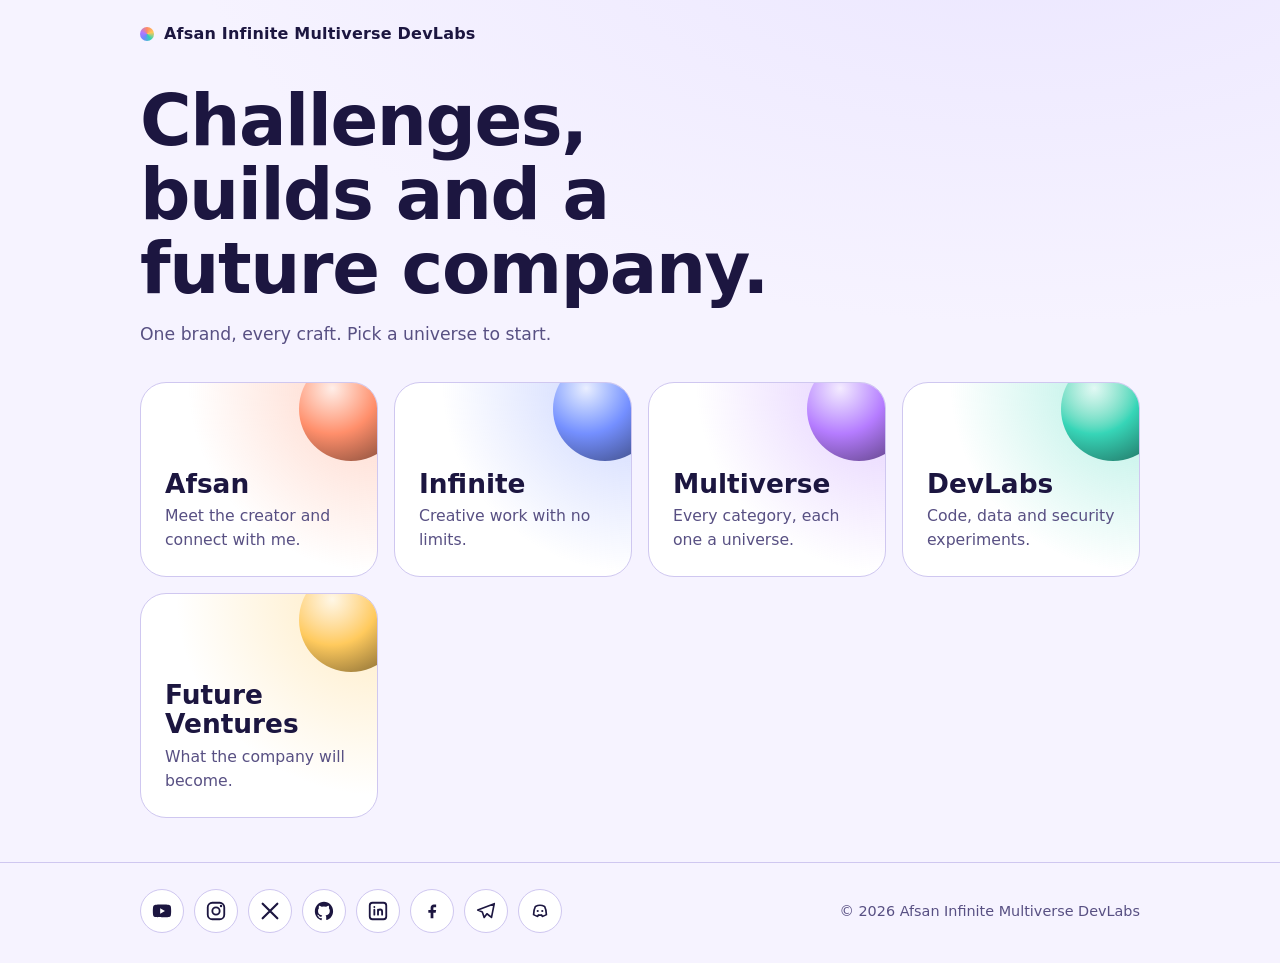
==== index.html @ 1b2b95e9 "Add files via upload" ====
<!DOCTYPE html>
<html lang="en">
<head>
<meta charset="utf-8">
<meta name="viewport" content="width=device-width, initial-scale=1, viewport-fit=cover">
<title>Afsan Infinite Multiverse DevLabs</title>
<meta name="description" content="Challenge videos, projects and future ventures from Afsan Infinite Multiverse DevLabs: app dev, web dev, game dev, AI, 3D, VFX, design and more.">
<meta name="theme-color" content="#15112b">
<style>
:root{--bg:#15112b;--bg2:#1f1940;--ink:#f3efff;--mute:#b3aad6;--line:#3a3166;--card:#1d1740}
@media (prefers-color-scheme:light){:root{--bg:#f6f3ff;--bg2:#ebe6ff;--ink:#1c1640;--mute:#585083;--line:#cfc7f0;--card:#fff}}
*{box-sizing:border-box}
html{scroll-behavior:smooth}
body{margin:0;min-height:100vh;display:flex;flex-direction:column;background:radial-gradient(1200px 600px at 80% -10%,var(--bg2),transparent 70%),var(--bg);color:var(--ink);font:16px/1.55 "Avenir Next","Segoe UI",system-ui,sans-serif;padding:env(safe-area-inset-top) 0 env(safe-area-inset-bottom)}
a{color:inherit;text-decoration:none}
:focus-visible{outline:3px solid var(--ink);outline-offset:3px;border-radius:12px}
.wrap{width:100%;max-width:1040px;margin:0 auto;padding:0 20px}
header .wrap{padding-top:22px;font-weight:700;letter-spacing:.2px}
header a{display:inline-flex;align-items:center;gap:10px}
.dot{width:14px;height:14px;border-radius:50%;background:conic-gradient(#ff8a65,#ffc857,#2fd4b5,#6f8bff,#b277ff,#ff8a65)}
main{flex:1}
h1{font-size:clamp(2.2rem,8vw,4.4rem);line-height:1.05;margin:36px 0 14px;font-weight:800;letter-spacing:-.02em;max-width:14ch}
.lead{color:var(--mute);max-width:46ch;margin:0 0 34px;font-size:1.08rem}
.grid{display:grid;gap:16px;grid-template-columns:repeat(auto-fit,minmax(230px,1fr))}
.card{--c:#888;position:relative;display:block;overflow:hidden;padding:24px;min-height:190px;border:1px solid var(--line);border-radius:26px;background:radial-gradient(circle at 100% 0,color-mix(in srgb,var(--c) 38%,transparent),transparent 62%),var(--card);transition:transform .18s,border-color .18s}
.card:hover{transform:translateY(-4px);border-color:var(--c)}
.planet{position:absolute;right:-26px;top:-26px;width:104px;height:104px;border-radius:50%;background:radial-gradient(circle at 32% 30%,#fff8,var(--c) 45%,color-mix(in srgb,var(--c) 40%,#000) 100%);opacity:.95}
.card h2{margin:62px 0 6px;font-size:1.65rem;line-height:1.1}
.card p{margin:0;color:var(--mute);font-size:.98rem}
.back{display:inline-block;margin:30px 0 4px;padding:8px 14px;border:1px solid var(--line);border-radius:999px;color:var(--mute);font-size:.95rem}
.back:hover{color:var(--ink)}
.page h1{max-width:none;margin:14px 0 10px}
.tiles{display:grid;gap:12px;grid-template-columns:repeat(auto-fill,minmax(200px,1fr));padding-bottom:40px}
.tile{--c:#888;display:flex;gap:12px;align-items:center;padding:16px;border:1px solid var(--line);border-left:5px solid var(--c);border-radius:16px;background:var(--card)}
a.tile:hover{border-color:var(--c)}
.tile b{display:block;line-height:1.25}
.tile small{display:block;color:var(--mute);line-height:1.35;margin-top:2px}
.tile svg{flex:none;width:30px;height:30px;color:var(--c)}
.emoji{flex:none;font-size:1.6rem;width:30px;text-align:center}
footer{border-top:1px solid var(--line);margin-top:24px;padding:26px 0 30px}
footer .wrap{display:flex;flex-wrap:wrap;gap:16px;align-items:center;justify-content:space-between}
.soc{display:flex;flex-wrap:wrap;gap:10px}
.soc a{display:grid;place-items:center;width:44px;height:44px;border-radius:50%;border:1px solid var(--line);background:var(--card)}
.soc a:hover{border-color:var(--ink)}
.soc svg{width:22px;height:22px}
.copy{color:var(--mute);font-size:.9rem}
@media (prefers-reduced-motion:reduce){*{transition:none!important;scroll-behavior:auto!important}}
</style>
</head>
<body>
<header><div class="wrap"><a href="#/"><span class="dot"></span>Afsan Infinite Multiverse DevLabs</a></div></header>
<main><div class="wrap" id="app"></div></main>
<footer><div class="wrap"><div class="soc" id="soc"></div><div class="copy" id="copy"></div></div></footer>
<noscript><p style="padding:20px">Please turn on JavaScript to see this site.</p></noscript>

<script>
/* =====================================================
   EDIT ONLY THIS PART. Everything below it runs by itself.
   - Add a card: copy one { ... } block inside "cards" and change it.
   - Remove a card: delete its { ... } block.
   - Add a category or plan: add a line like { name: "My Item" } to "items".
   - Add a link to an item: { name: "My Item", url: "https://..." }
   ===================================================== */
const SITE = {
  name: "Afsan Infinite Multiverse DevLabs",
  copyright: "Afsan Infinite Multiverse DevLabs",

  // Footer icons and the Afsan page. icon can be:
  // youtube, instagram, x, github, linkedin, facebook, telegram, discord, link
  socials: [
    { name: "YouTube",   url: "https://youtube.com/@YOUR_CHANNEL",      icon: "youtube" },
    { name: "Instagram", url: "https://instagram.com/YOUR_ID",          icon: "instagram" },
    { name: "X",         url: "https://x.com/YOUR_ID",                  icon: "x" },
    { name: "GitHub",    url: "https://github.com/YOUR_ID",             icon: "github" },
    { name: "LinkedIn",  url: "https://linkedin.com/in/YOUR_ID",        icon: "linkedin" },
    { name: "Facebook",  url: "https://facebook.com/YOUR_ID",           icon: "facebook" },
    { name: "Telegram",  url: "https://t.me/YOUR_ID",                   icon: "telegram" },
    { name: "Discord",   url: "https://discord.gg/YOUR_INVITE",         icon: "discord" }
  ],

  heroTitle: "Challenges, builds and a future company.",
  heroText: "One brand, every craft. Pick a universe to start.",

  cards: [
    { id: "afsan", title: "Afsan", color: "#ff8a65",
      tagline: "Meet the creator and connect with me.",
      show: "socials" },

    { id: "infinite", title: "Infinite", color: "#6f8bff",
      tagline: "Creative work with no limits.",
      items: [
        { name: "3D Animation",    emoji: "🎬" },
        { name: "3D Modeling",     emoji: "🧊" },
        { name: "VFX / CGI",       emoji: "💥" },
        { name: "Motion Graphics", emoji: "🌀" },
        { name: "Graphic Design",  emoji: "🎨" },
        { name: "Video Editing",   emoji: "✂️" },
        { name: "2D Animation",    emoji: "🖍️" },
        { name: "Digital Art",     emoji: "🖌️" },
        { name: "Drawing & Sketching", emoji: "✏️" }
      ] },

    { id: "multiverse", title: "Multiverse", color: "#b277ff",
      tagline: "Every category, each one a universe.",
      merge: ["infinite", "devlabs"],   // pulls items from these cards
      suffix: " Universe" },

    { id: "devlabs", title: "DevLabs", color: "#2fd4b5",
      tagline: "Code, data and security experiments.",
      items: [
        { name: "App Dev",            emoji: "📱" },
        { name: "Web Dev",            emoji: "🌐" },
        { name: "Game Dev",           emoji: "🎮" },
        { name: "Software Dev",       emoji: "💻" },
        { name: "Coding / Programming", emoji: "⌨️" },
        { name: "Data Science",       emoji: "📊" },
        { name: "AI / ML",            emoji: "🤖" },
        { name: "Ethical Hacking",    emoji: "🕵️" },
        { name: "Cyber Security",     emoji: "🔐" }
      ] },

    { id: "future", title: "Future Ventures", color: "#ffc857",
      tagline: "What the company will become.",
      items: [
        // Sample plans. Replace them with your real ones.
        { name: "Game Studio",      desc: "Sample plan. Edit me.", emoji: "🕹️" },
        { name: "Animation House",  desc: "Sample plan. Edit me.", emoji: "🎞️" },
        { name: "Learning Academy", desc: "Sample plan. Edit me.", emoji: "🎓" },
        { name: "Software Products", desc: "Sample plan. Edit me.", emoji: "🚀" }
      ] }
  ]
};
/* ================= END OF EDIT AREA ================= */

const I = {
  youtube:'<path fill="currentColor" d="M21.6 7.2a2.5 2.5 0 0 0-1.8-1.8C18.2 5 12 5 12 5s-6.2 0-7.8.4A2.5 2.5 0 0 0 2.4 7.2C2 8.8 2 12 2 12s0 3.2.4 4.8a2.5 2.5 0 0 0 1.8 1.8C5.8 19 12 19 12 19s6.2 0 7.8-.4a2.5 2.5 0 0 0 1.8-1.8c.4-1.6.4-4.8.4-4.8s0-3.2-.4-4.8zM10 15V9l5.2 3z"/>',
  instagram:'<g fill="none" stroke="currentColor" stroke-width="2"><rect x="3" y="3" width="18" height="18" rx="5"/><circle cx="12" cy="12" r="4"/></g><circle cx="17.5" cy="6.5" r="1.3" fill="currentColor"/>',
  x:'<path d="M4 4l16 16M20 4L4 20" stroke="currentColor" stroke-width="2.4" stroke-linecap="round" fill="none"/>',
  github:'<path fill="currentColor" d="M12 2C6.5 2 2 6.6 2 12.3c0 4.5 2.9 8.4 6.8 9.7.5.1.7-.2.7-.5v-1.8c-2.8.6-3.4-1.4-3.4-1.4-.5-1.2-1.1-1.5-1.1-1.5-.9-.6.1-.6.1-.6 1 .1 1.5 1 1.5 1 .9 1.6 2.4 1.1 2.9.9.1-.7.4-1.1.6-1.4-2.2-.3-4.6-1.1-4.6-5 0-1.1.4-2 1-2.7-.1-.3-.4-1.3.1-2.7 0 0 .8-.3 2.8 1a9.4 9.4 0 0 1 5 0c1.9-1.3 2.8-1 2.8-1 .5 1.4.2 2.4.1 2.7.6.7 1 1.6 1 2.7 0 3.9-2.4 4.7-4.6 5 .4.3.7.9.7 1.9v2.8c0 .3.2.6.7.5 4-1.3 6.8-5.2 6.8-9.7C22 6.6 17.5 2 12 2z"/>',
  linkedin:'<g fill="none" stroke="currentColor" stroke-width="2" stroke-linecap="round"><rect x="3" y="3" width="18" height="18" rx="3"/><path d="M8 10.5V16M8 7.6v.01M12 16v-5.5M12 12.8c0-1.5 1-2.4 2.3-2.4s2.2.9 2.2 2.4V16"/></g>',
  facebook:'<path fill="currentColor" d="M14 8h2.5V5H14c-2 0-3.5 1.5-3.5 3.5V11H8v3h2.5v6h3v-6H16l.5-3h-3V8.8c0-.5.2-.8.5-.8z"/>',
  telegram:'<path d="M21 4L3 11l5 2 2 6 3-4 5 4z" fill="none" stroke="currentColor" stroke-width="1.8" stroke-linejoin="round"/>',
  discord:'<path d="M7 7c3-1.5 7-1.5 10 0 1.5 3 2 6 2 9-1.5 1-3 1.5-4.5 1.8l-.8-1.5c-1 .3-2 .3-3.4 0l-.8 1.5C8 17.5 6.5 17 5 16c0-3 .5-6 2-9z" fill="none" stroke="currentColor" stroke-width="1.8" stroke-linejoin="round"/><circle cx="9.5" cy="12" r="1.2" fill="currentColor"/><circle cx="14.5" cy="12" r="1.2" fill="currentColor"/>',
  link:'<path d="M10 14a4 4 0 0 0 5.7 0l3-3a4 4 0 0 0-5.7-5.7l-1 1M14 10a4 4 0 0 0-5.7 0l-3 3a4 4 0 0 0 5.7 5.7l1-1" fill="none" stroke="currentColor" stroke-width="2" stroke-linecap="round"/>'
};
const svg = n => `<svg viewBox="0 0 24 24" aria-hidden="true">${I[n] || I.link}</svg>`;
const esc = s => String(s == null ? "" : s).replace(/[&<>"]/g, c => ({"&":"&amp;","<":"&lt;",">":"&gt;",'"':"&quot;"}[c]));
const app = document.getElementById("app");

function itemsOf(card) {
  if (card.merge) {
    return card.merge.flatMap(id => {
      const src = SITE.cards.find(c => c.id === id);
      return src && src.items ? src.items : [];
    }).map(it => ({ ...it, name: it.name + (card.suffix || "") }));
  }
  return (card.items || []).map(it => ({ ...it, name: it.name + (card.suffix || "") }));
}

function home() {
  document.title = SITE.name;
  app.innerHTML = `<h1>${esc(SITE.heroTitle)}</h1><p class="lead">${esc(SITE.heroText)}</p>
  <div class="grid" style="padding-bottom:20px">${SITE.cards.map(c => `
    <a class="card" href="#/${esc(c.id)}" style="--c:${esc(c.color)}">
      <span class="planet"></span><h2>${esc(c.title)}</h2><p>${esc(c.tagline)}</p>
    </a>`).join("")}</div>`;
}

function page(c) {
  document.title = c.title + " | " + SITE.name;
  let tiles;
  if (c.show === "socials") {
    tiles = SITE.socials.map(s => `<a class="tile" style="--c:${esc(c.color)}" href="${esc(s.url)}" target="_blank" rel="noopener">${svg(s.icon)}<span><b>${esc(s.name)}</b><small>Open ${esc(s.name)}</small></span></a>`).join("");
  } else {
    tiles = itemsOf(c).map(it => {
      const inner = `${it.emoji ? `<span class="emoji" aria-hidden="true">${esc(it.emoji)}</span>` : ""}<span><b>${esc(it.name)}</b>${it.desc ? `<small>${esc(it.desc)}</small>` : ""}</span>`;
      return it.url ? `<a class="tile" style="--c:${esc(c.color)}" href="${esc(it.url)}" target="_blank" rel="noopener">${inner}</a>`
                    : `<div class="tile" style="--c:${esc(c.color)}">${inner}</div>`;
    }).join("");
  }
  app.innerHTML = `<a class="back" href="#/">Back to home</a><div class="page"><h1>${esc(c.title)}</h1><p class="lead">${esc(c.tagline)}</p><div class="tiles">${tiles}</div></div>`;
}

function route() {
  const id = decodeURIComponent(location.hash.replace(/^#\/?/, ""));
  const c = SITE.cards.find(x => x.id === id);
  c ? page(c) : home();
  window.scrollTo(0, 0);
}

document.getElementById("soc").innerHTML = SITE.socials.map(s =>
  `<a href="${esc(s.url)}" target="_blank" rel="noopener" aria-label="${esc(s.name)}" title="${esc(s.name)}">${svg(s.icon)}</a>`).join("");
document.getElementById("copy").textContent = "© " + new Date().getFullYear() + " " + SITE.copyright;
addEventListener("hashchange", route);
route();
</script>
</body>
</html>
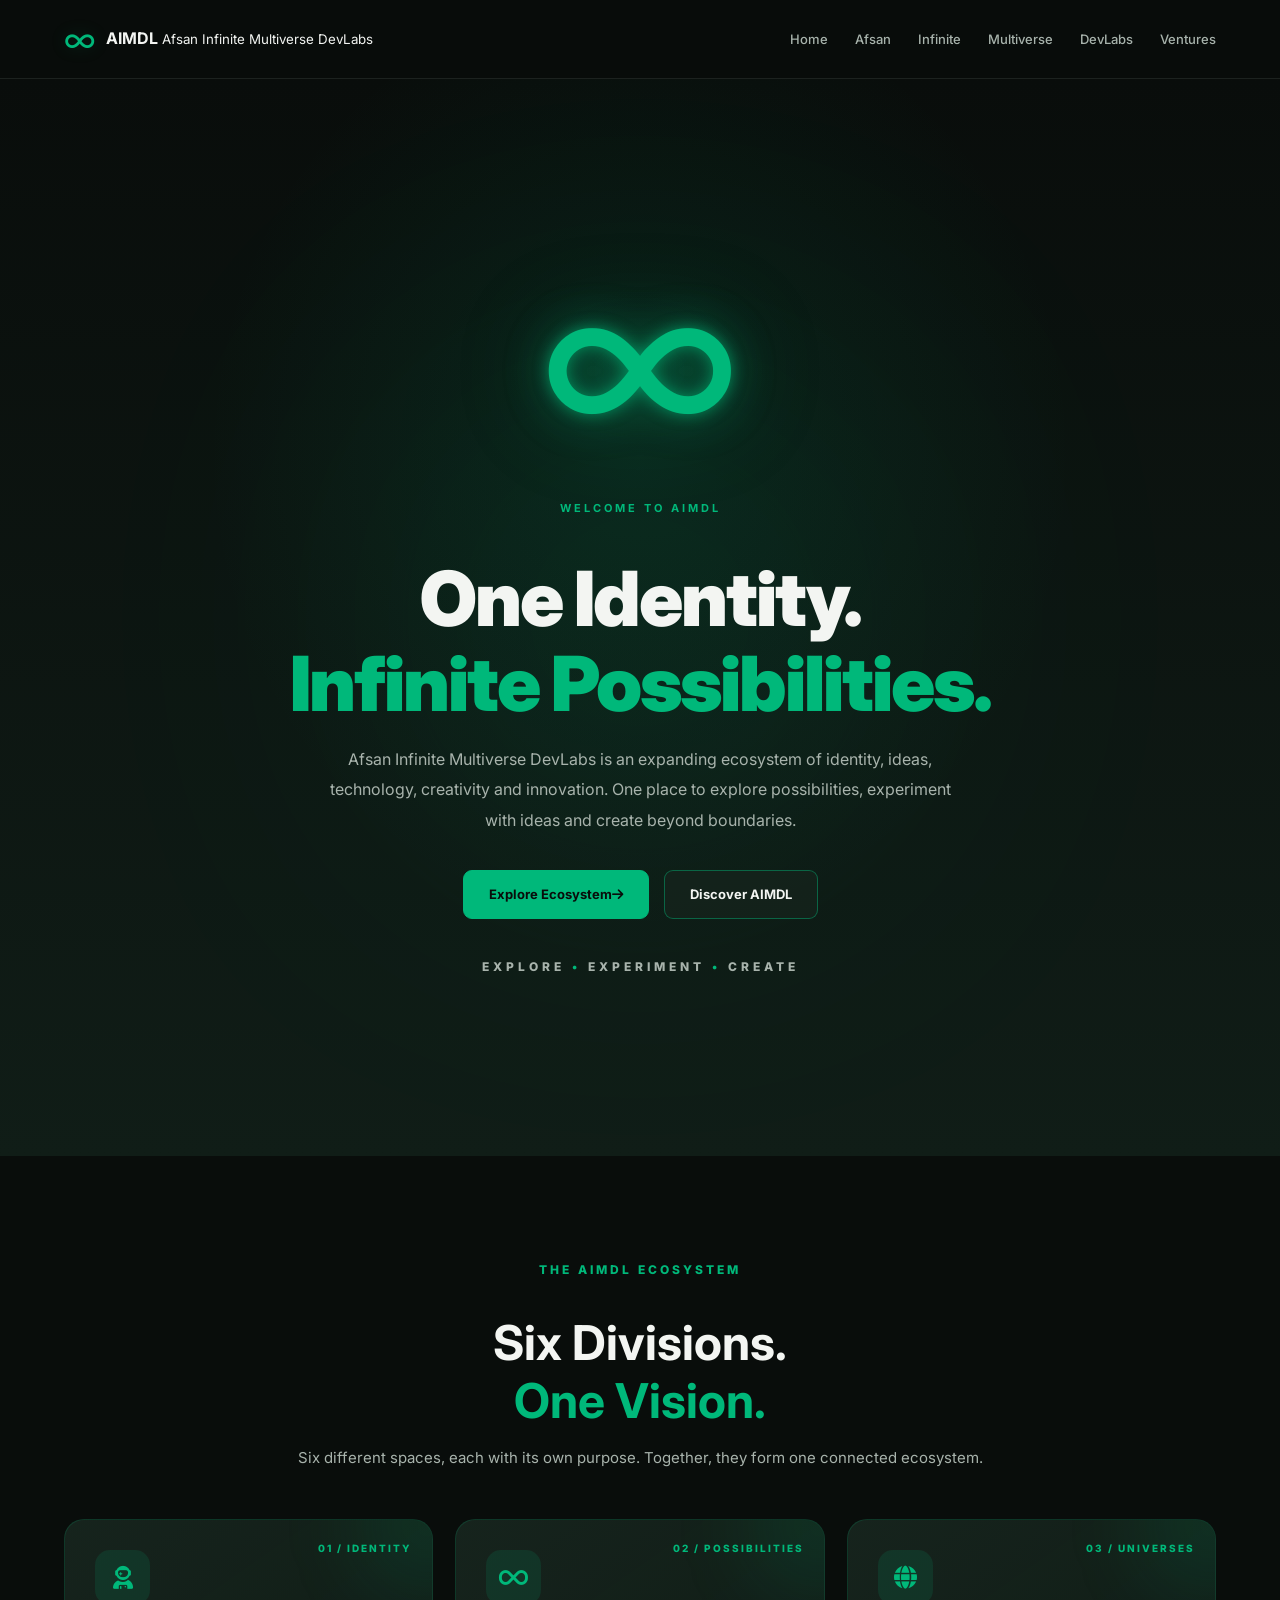
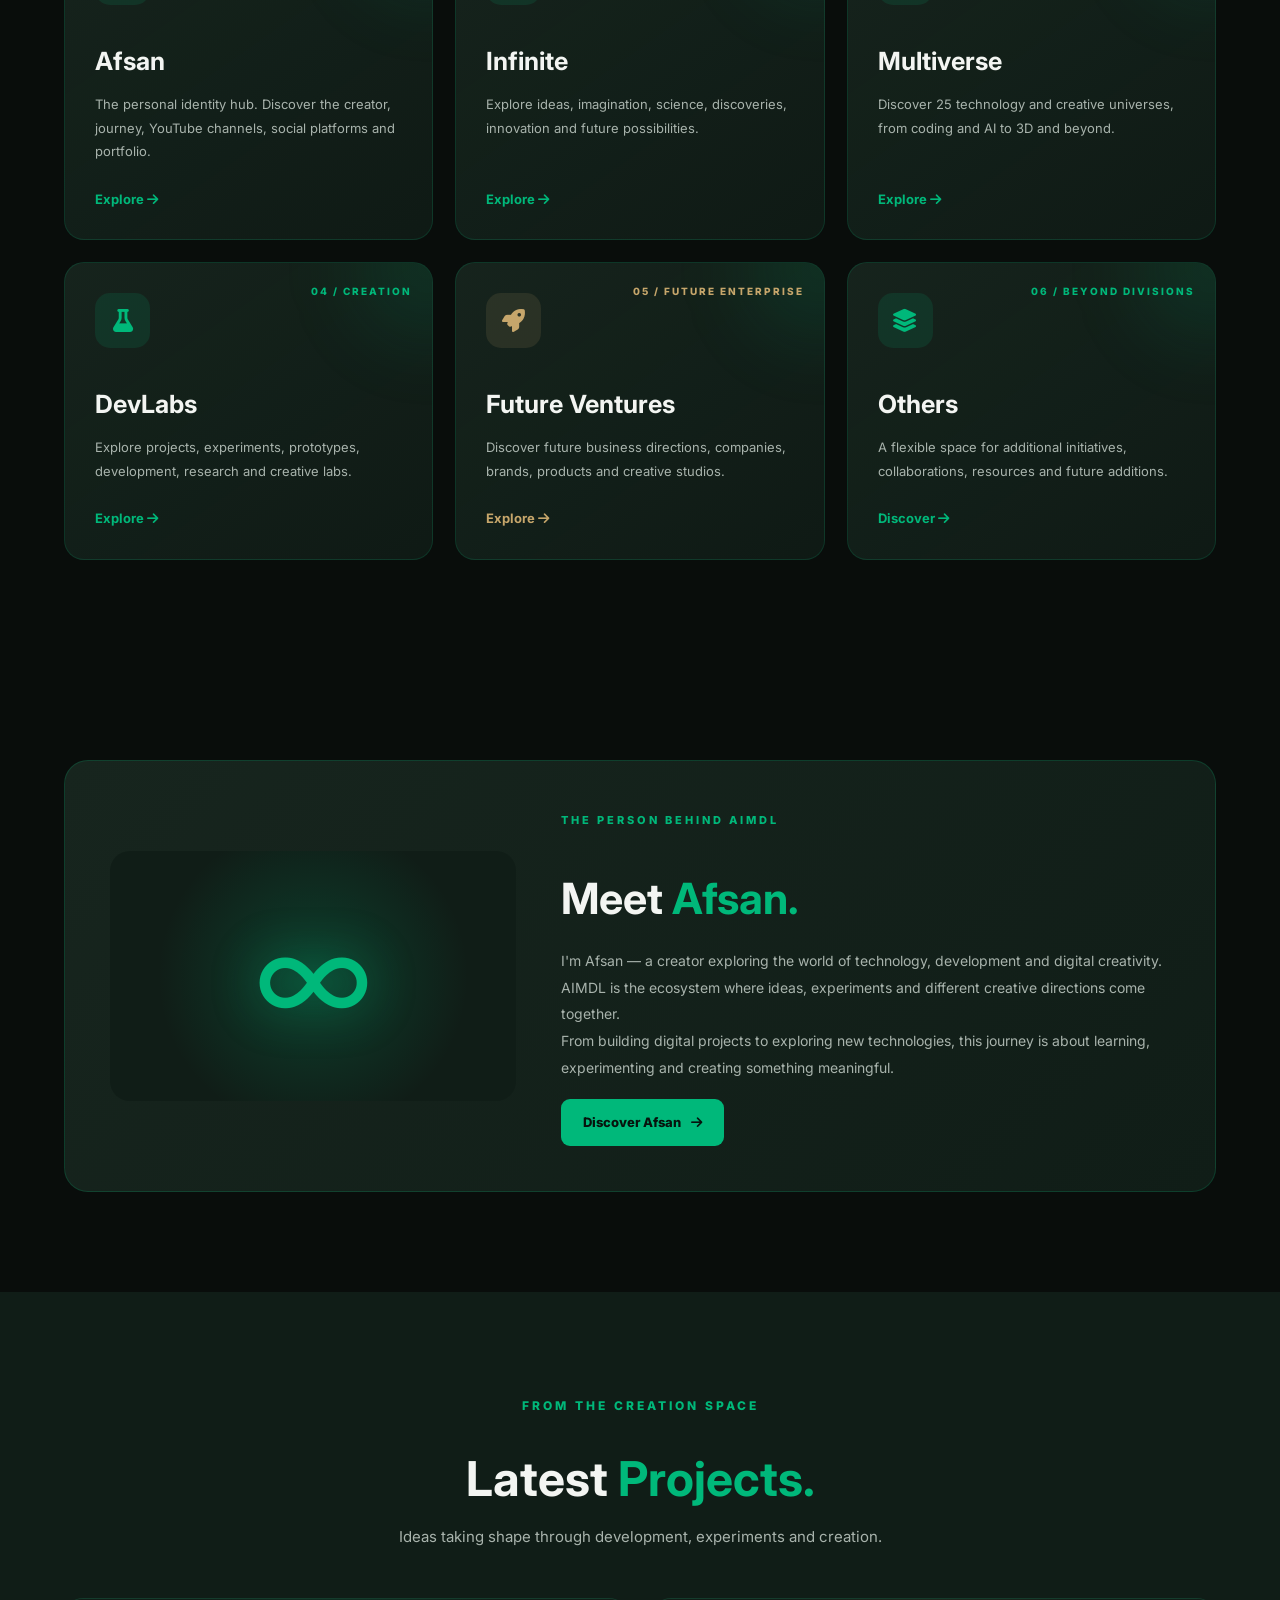
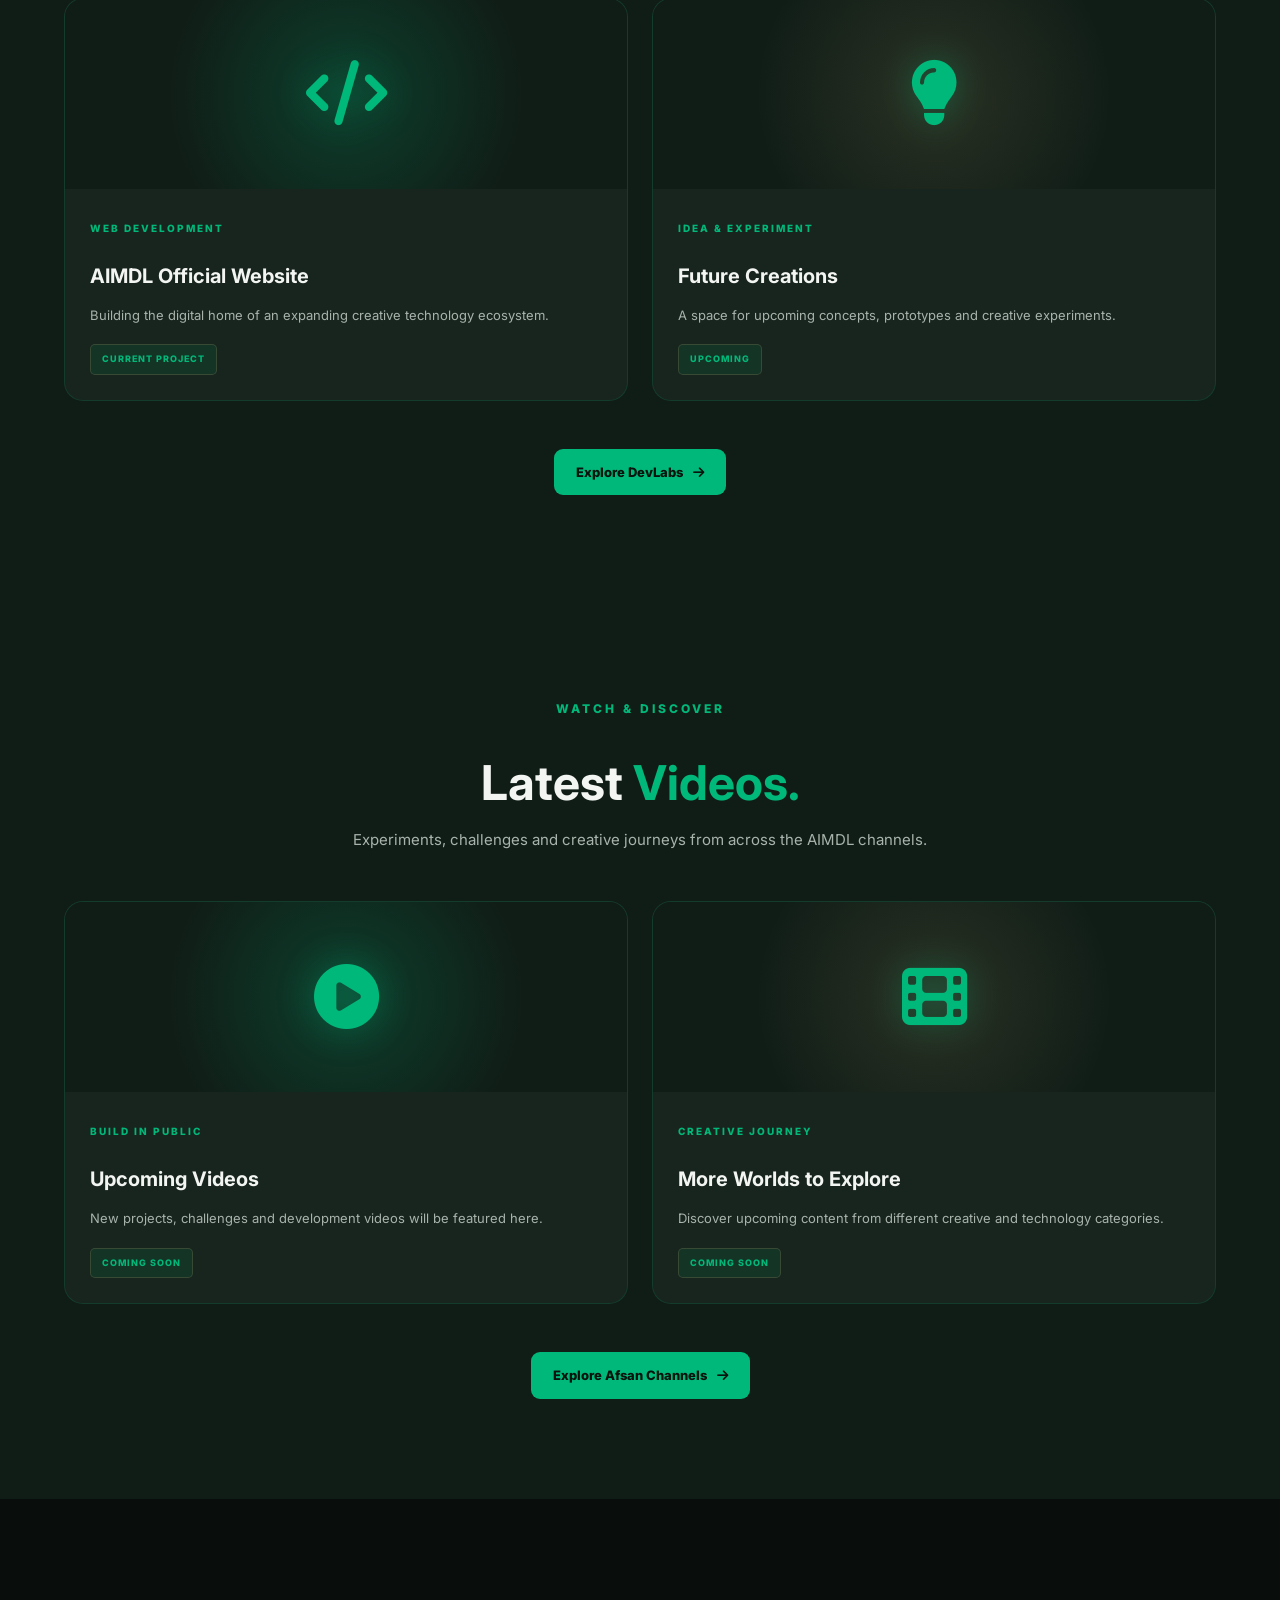
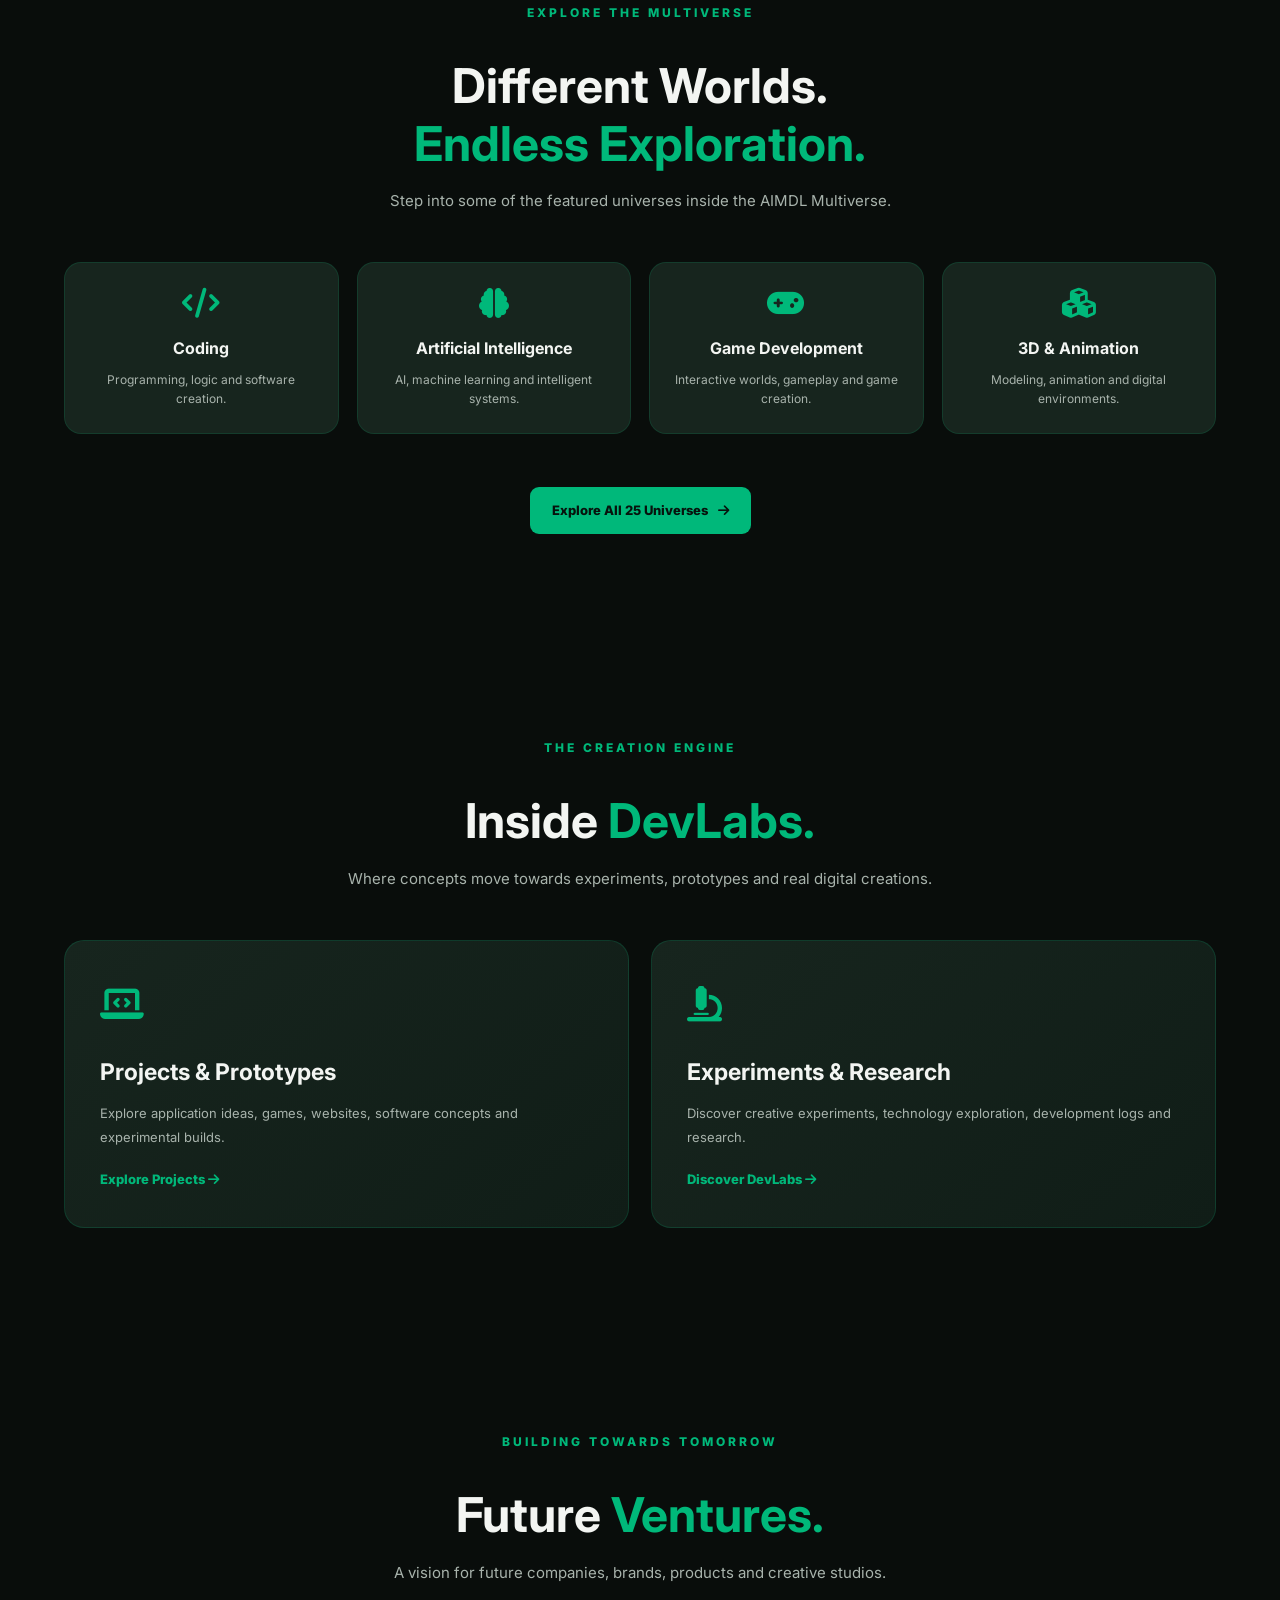
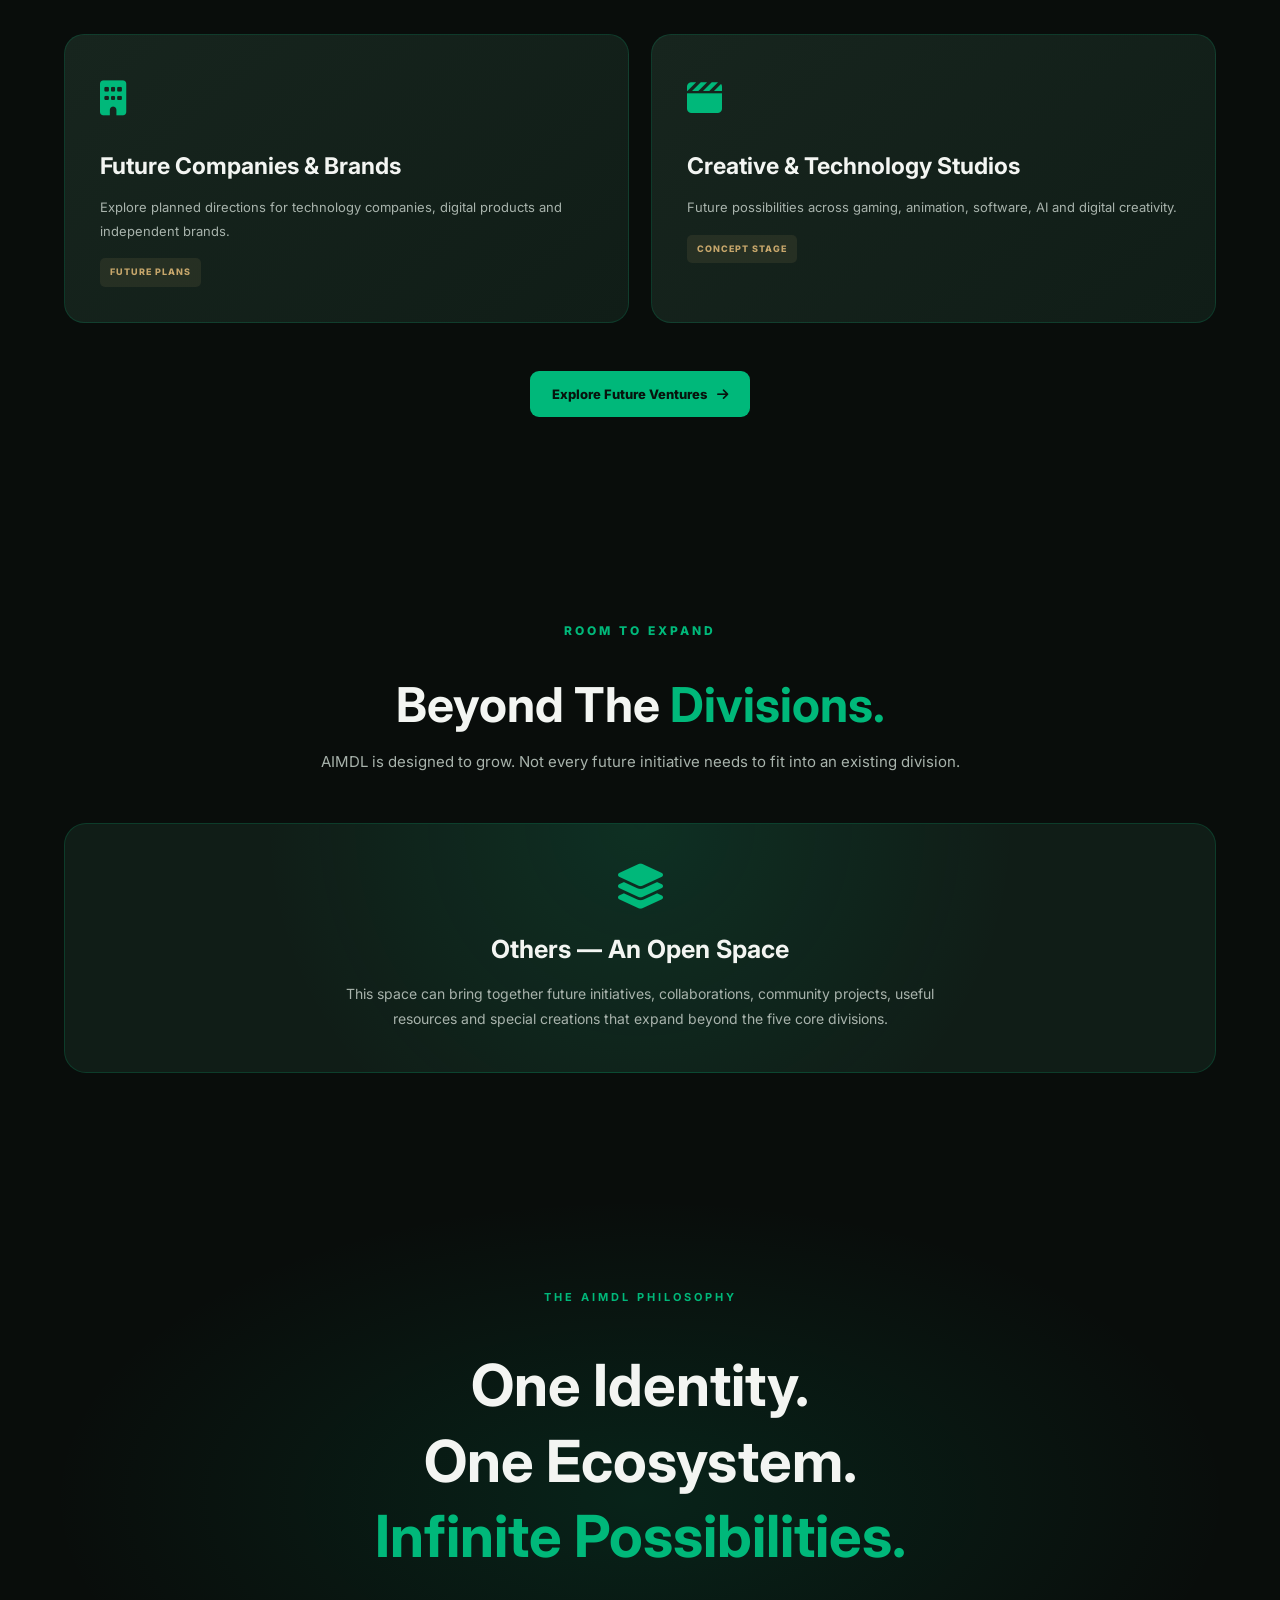
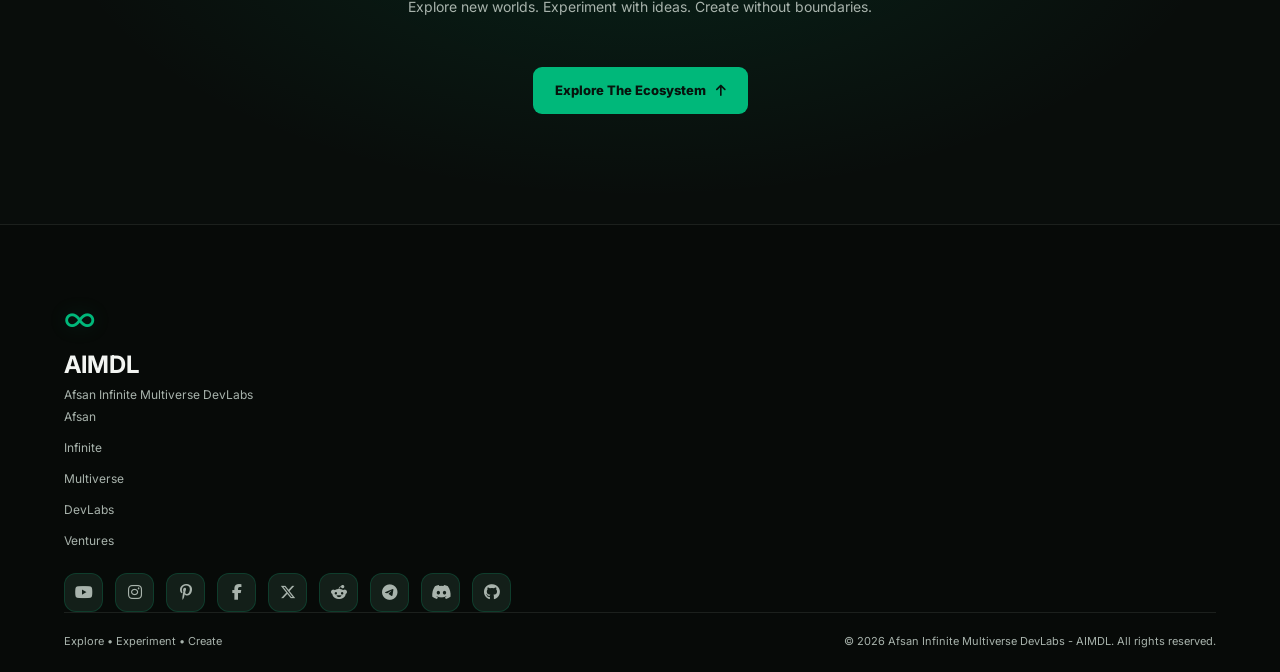
==== commit 64659373: "Add files via upload" ====
--- a/index.html
+++ b/index.html
@@ -1,198 +1,1317 @@
+
 <!DOCTYPE html>
 <html lang="en">
 <head>
-<meta charset="utf-8">
-<meta name="viewport" content="width=device-width, initial-scale=1, viewport-fit=cover">
-<title>Afsan Infinite Multiverse DevLabs</title>
-<meta name="description" content="Challenge videos, projects and future ventures from Afsan Infinite Multiverse DevLabs: app dev, web dev, game dev, AI, 3D, VFX, design and more.">
-<meta name="theme-color" content="#15112b">
-<style>
-:root{--bg:#15112b;--bg2:#1f1940;--ink:#f3efff;--mute:#b3aad6;--line:#3a3166;--card:#1d1740}
-@media (prefers-color-scheme:light){:root{--bg:#f6f3ff;--bg2:#ebe6ff;--ink:#1c1640;--mute:#585083;--line:#cfc7f0;--card:#fff}}
-*{box-sizing:border-box}
-html{scroll-behavior:smooth}
-body{margin:0;min-height:100vh;display:flex;flex-direction:column;background:radial-gradient(1200px 600px at 80% -10%,var(--bg2),transparent 70%),var(--bg);color:var(--ink);font:16px/1.55 "Avenir Next","Segoe UI",system-ui,sans-serif;padding:env(safe-area-inset-top) 0 env(safe-area-inset-bottom)}
-a{color:inherit;text-decoration:none}
-:focus-visible{outline:3px solid var(--ink);outline-offset:3px;border-radius:12px}
-.wrap{width:100%;max-width:1040px;margin:0 auto;padding:0 20px}
-header .wrap{padding-top:22px;font-weight:700;letter-spacing:.2px}
-header a{display:inline-flex;align-items:center;gap:10px}
-.dot{width:14px;height:14px;border-radius:50%;background:conic-gradient(#ff8a65,#ffc857,#2fd4b5,#6f8bff,#b277ff,#ff8a65)}
-main{flex:1}
-h1{font-size:clamp(2.2rem,8vw,4.4rem);line-height:1.05;margin:36px 0 14px;font-weight:800;letter-spacing:-.02em;max-width:14ch}
-.lead{color:var(--mute);max-width:46ch;margin:0 0 34px;font-size:1.08rem}
-.grid{display:grid;gap:16px;grid-template-columns:repeat(auto-fit,minmax(230px,1fr))}
-.card{--c:#888;position:relative;display:block;overflow:hidden;padding:24px;min-height:190px;border:1px solid var(--line);border-radius:26px;background:radial-gradient(circle at 100% 0,color-mix(in srgb,var(--c) 38%,transparent),transparent 62%),var(--card);transition:transform .18s,border-color .18s}
-.card:hover{transform:translateY(-4px);border-color:var(--c)}
-.planet{position:absolute;right:-26px;top:-26px;width:104px;height:104px;border-radius:50%;background:radial-gradient(circle at 32% 30%,#fff8,var(--c) 45%,color-mix(in srgb,var(--c) 40%,#000) 100%);opacity:.95}
-.card h2{margin:62px 0 6px;font-size:1.65rem;line-height:1.1}
-.card p{margin:0;color:var(--mute);font-size:.98rem}
-.back{display:inline-block;margin:30px 0 4px;padding:8px 14px;border:1px solid var(--line);border-radius:999px;color:var(--mute);font-size:.95rem}
-.back:hover{color:var(--ink)}
-.page h1{max-width:none;margin:14px 0 10px}
-.tiles{display:grid;gap:12px;grid-template-columns:repeat(auto-fill,minmax(200px,1fr));padding-bottom:40px}
-.tile{--c:#888;display:flex;gap:12px;align-items:center;padding:16px;border:1px solid var(--line);border-left:5px solid var(--c);border-radius:16px;background:var(--card)}
-a.tile:hover{border-color:var(--c)}
-.tile b{display:block;line-height:1.25}
-.tile small{display:block;color:var(--mute);line-height:1.35;margin-top:2px}
-.tile svg{flex:none;width:30px;height:30px;color:var(--c)}
-.emoji{flex:none;font-size:1.6rem;width:30px;text-align:center}
-footer{border-top:1px solid var(--line);margin-top:24px;padding:26px 0 30px}
-footer .wrap{display:flex;flex-wrap:wrap;gap:16px;align-items:center;justify-content:space-between}
-.soc{display:flex;flex-wrap:wrap;gap:10px}
-.soc a{display:grid;place-items:center;width:44px;height:44px;border-radius:50%;border:1px solid var(--line);background:var(--card)}
-.soc a:hover{border-color:var(--ink)}
-.soc svg{width:22px;height:22px}
-.copy{color:var(--mute);font-size:.9rem}
-@media (prefers-reduced-motion:reduce){*{transition:none!important;scroll-behavior:auto!important}}
-</style>
+    <meta charset="UTF-8">
+    <meta name="viewport" content="width=device-width, initial-scale=1.0">
+
+<link rel="manifest" href="manifest.json">
+<meta name="theme-color" content="#090D0B">
+
+    <meta name="theme-color" content="#090D0B">
+    <meta name="description" content="AIMDL - Afsan Infinite Multiverse DevLabs. One Identity. Infinite Possibilities.">
+
+    <title>AIMDL | Afsan Infinite Multiverse DevLabs</title>
+
+    <link rel="preconnect" href="https://fonts.googleapis.com">
+    <link rel="preconnect" href="https://fonts.gstatic.com" crossorigin>
+
+    <link href="https://fonts.googleapis.com/css2?family=Inter:wght@400;500;600;700;800;900&display=swap" rel="stylesheet">
+
+    <link rel="stylesheet" href="https://cdnjs.cloudflare.com/ajax/libs/font-awesome/6.5.2/css/all.min.css">
+
+    <link rel="stylesheet" href="style.css">
+
+    <!-- HOMEPAGE UPGRADE STYLES -->
+    <style>
+        :root {
+            --home-bg: #090D0B;
+            --home-forest: #101D17;
+            --home-emerald: #00B87A;
+            --home-jade: #087F5B;
+            --home-ivory: #F3F5F2;
+            --home-muted: #A8B3AC;
+            --home-glass: #17251E;
+            --home-gold: #C6A66B;
+        }
+
+        html {
+            scroll-behavior: smooth;
+        }
+
+        .home-section {
+            padding: 100px 0;
+            position: relative;
+            overflow: hidden;
+        }
+
+        .home-heading {
+            text-align: center;
+            max-width: 720px;
+            margin: 0 auto 48px;
+        }
+
+        .home-heading .eyebrow {
+            color: var(--home-emerald);
+            letter-spacing: 3px;
+            font-size: 12px;
+            font-weight: 800;
+        }
+
+        .home-heading h2 {
+            color: var(--home-ivory);
+            font-size: clamp(30px, 5vw, 48px);
+            line-height: 1.2;
+            margin: 15px 0;
+        }
+
+        .home-heading h2 span {
+            color: var(--home-emerald);
+        }
+
+        .home-heading p {
+            color: var(--home-muted);
+            line-height: 1.8;
+            font-size: 15px;
+        }
+
+        /* HERO */
+
+        .hero {
+            min-height: 720px;
+            display: flex;
+            align-items: center;
+            position: relative;
+            overflow: hidden;
+        }
+
+        .hero-content {
+            position: relative;
+            z-index: 2;
+            padding-top: 70px;
+            padding-bottom: 80px;
+        }
+
+        .hero-symbol {
+            font-size: clamp(120px, 25vw, 220px);
+            line-height: 1;
+            font-weight: 400;
+            color: var(--home-emerald);
+            text-shadow:
+                0 0 15px rgba(0,184,122,.65),
+                0 0 45px rgba(0,184,122,.45),
+                0 0 100px rgba(0,184,122,.25);
+            margin-bottom: 25px;
+            animation: infinityGlow 4s ease-in-out infinite;
+        }
+
+        @keyframes infinityGlow {
+            0%, 100% {
+                transform: scale(1);
+                text-shadow:
+                    0 0 15px rgba(0,184,122,.55),
+                    0 0 45px rgba(0,184,122,.35),
+                    0 0 90px rgba(0,184,122,.2);
+            }
+            50% {
+                transform: scale(1.035);
+                text-shadow:
+                    0 0 25px rgba(0,184,122,.8),
+                    0 0 65px rgba(0,184,122,.55),
+                    0 0 120px rgba(0,184,122,.3);
+            }
+        }
+
+        .hero h1 {
+            font-size: clamp(38px, 7vw, 76px);
+            line-height: 1.12;
+            color: var(--home-ivory);
+            font-weight: 900;
+            letter-spacing: -2px;
+            margin: 18px 0;
+        }
+
+        .hero h1 span {
+            color: var(--home-emerald);
+        }
+
+        .hero-description {
+            max-width: 650px;
+            line-height: 1.9;
+        }
+
+        .hero-caption {
+            margin-top: 38px;
+            font-size: 12px;
+            font-weight: 800;
+            letter-spacing: 4px;
+        }
+
+        .hero-caption span {
+            color: var(--home-emerald);
+        }
+
+        /* SIX DIVISIONS */
+
+        .division-grid {
+            display: grid;
+            grid-template-columns: repeat(3, minmax(0, 1fr));
+            gap: 22px;
+        }
+
+        .division-card {
+            min-height: 285px;
+            display: flex;
+            flex-direction: column;
+            padding: 30px;
+            text-decoration: none;
+            color: inherit;
+            background: linear-gradient(145deg, rgba(23,37,30,.96), rgba(16,29,23,.85));
+            border: 1px solid rgba(0,184,122,.16);
+            border-radius: 20px;
+            transition: .35s ease;
+            position: relative;
+            overflow: hidden;
+        }
+
+        .division-card::before {
+            content: "";
+            position: absolute;
+            width: 150px;
+            height: 150px;
+            right: -70px;
+            top: -70px;
+            background: rgba(0,184,122,.10);
+            filter: blur(35px);
+            border-radius: 50%;
+        }
+
+        .division-card:hover {
+            transform: translateY(-8px);
+            border-color: rgba(0,184,122,.65);
+            box-shadow: 0 15px 45px rgba(0,184,122,.10);
+        }
+
+        .card-icon {
+            width: 55px;
+            height: 55px;
+            display: grid;
+            place-items: center;
+            border-radius: 15px;
+            color: var(--home-emerald);
+            background: rgba(0,184,122,.12);
+            font-size: 23px;
+            margin-bottom: 24px;
+        }
+
+        .card-number {
+            color: var(--home-emerald);
+            font-size: 10px;
+            font-weight: 800;
+            letter-spacing: 2px;
+        }
+
+        .division-card h3 {
+            color: var(--home-ivory);
+            font-size: 25px;
+            margin: 12px 0;
+        }
+
+        .division-card p {
+            color: var(--home-muted);
+            font-size: 13px;
+            line-height: 1.8;
+            margin-bottom: 25px;
+        }
+
+        .card-link {
+            margin-top: auto;
+            color: var(--home-emerald);
+            font-size: 13px;
+            font-weight: 700;
+        }
+
+        .division-card.future-card .card-icon {
+            color: var(--home-gold);
+            background: rgba(198,166,107,.12);
+        }
+
+        .division-card.future-card .card-number,
+        .division-card.future-card .card-link {
+            color: var(--home-gold);
+        }
+
+        /* CREATOR INTRO */
+
+        .creator-panel {
+            display: grid;
+            grid-template-columns: .8fr 1.2fr;
+            gap: 45px;
+            align-items: center;
+            padding: 45px;
+            background: linear-gradient(135deg, #17251E, #101D17);
+            border: 1px solid rgba(0,184,122,.2);
+            border-radius: 24px;
+        }
+
+        .creator-symbol {
+            min-height: 250px;
+            display: grid;
+            place-items: center;
+            border-radius: 20px;
+            background:
+                radial-gradient(circle, rgba(0,184,122,.22), transparent 65%),
+                #101D17;
+            color: var(--home-emerald);
+            font-size: 130px;
+            text-shadow: 0 0 50px rgba(0,184,122,.45);
+        }
+
+        .creator-copy .eyebrow {
+            color: var(--home-emerald);
+            letter-spacing: 3px;
+            font-size: 11px;
+            font-weight: 800;
+        }
+
+        .creator-copy h2 {
+            color: var(--home-ivory);
+            font-size: clamp(30px, 5vw, 43px);
+            margin: 15px 0;
+        }
+
+        .creator-copy h2 span {
+            color: var(--home-emerald);
+        }
+
+        .creator-copy p {
+            color: var(--home-muted);
+            line-height: 1.9;
+            font-size: 14px;
+        }
+
+        .home-btn {
+            display: inline-flex;
+            align-items: center;
+            gap: 10px;
+            padding: 13px 22px;
+            border-radius: 9px;
+            background: var(--home-emerald);
+            color: #07130D;
+            text-decoration: none;
+            font-size: 13px;
+            font-weight: 800;
+            margin-top: 18px;
+            transition: .3s ease;
+        }
+
+        .home-btn:hover {
+            background: #20D99A;
+            transform: translateY(-3px);
+        }
+
+        /* FEATURED UNIVERSES */
+
+        .universe-feature-grid {
+            display: grid;
+            grid-template-columns: repeat(4, minmax(0, 1fr));
+            gap: 18px;
+        }
+
+        .universe-feature {
+            text-decoration: none;
+            color: inherit;
+            background: var(--home-glass);
+            border: 1px solid rgba(0,184,122,.15);
+            border-radius: 17px;
+            padding: 25px 18px;
+            text-align: center;
+            transition: .3s ease;
+        }
+
+        .universe-feature:hover {
+            transform: translateY(-6px);
+            border-color: var(--home-emerald);
+        }
+
+        .universe-feature i {
+            color: var(--home-emerald);
+            font-size: 30px;
+            margin-bottom: 18px;
+        }
+
+        .universe-feature h3 {
+            color: var(--home-ivory);
+            font-size: 16px;
+            margin-bottom: 8px;
+        }
+
+        .universe-feature p {
+            color: var(--home-muted);
+            font-size: 12px;
+            line-height: 1.6;
+        }
+
+        /* PROJECTS AND VIDEOS */
+
+        .content-grid {
+            display: grid;
+            grid-template-columns: repeat(2, minmax(0, 1fr));
+            gap: 24px;
+        }
+
+        .content-card {
+            overflow: hidden;
+            border-radius: 19px;
+            background: var(--home-glass);
+            border: 1px solid rgba(0,184,122,.15);
+            transition: .3s ease;
+        }
+
+        .content-card:hover {
+            transform: translateY(-5px);
+            border-color: rgba(0,184,122,.5);
+        }
+
+        .content-visual {
+            min-height: 190px;
+            display: grid;
+            place-items: center;
+            background:
+                radial-gradient(circle, rgba(0,184,122,.22), transparent 60%),
+                #101D17;
+        }
+
+        .content-visual i {
+            color: var(--home-emerald);
+            font-size: 65px;
+        }
+
+        .content-visual.second {
+            background:
+                radial-gradient(circle, rgba(198,166,107,.15), transparent 60%),
+                #101D17;
+        }
+
+        .content-info {
+            padding: 25px;
+        }
+
+        .content-tag {
+            color: var(--home-emerald);
+            font-size: 10px;
+            letter-spacing: 2px;
+            font-weight: 800;
+        }
+
+        .content-info h3 {
+            color: var(--home-ivory);
+            font-size: 20px;
+            margin: 12px 0;
+        }
+
+        .content-info p {
+            color: var(--home-muted);
+            font-size: 13px;
+            line-height: 1.8;
+        }
+
+        .status {
+            display: inline-block;
+            margin-top: 17px;
+            padding: 7px 11px;
+            border-radius: 5px;
+            color: var(--home-emerald);
+            background: rgba(0,184,122,.10);
+            font-size: 9px;
+            font-weight: 800;
+            letter-spacing: 1px;
+        }
+
+        /* HIGHLIGHT PANELS */
+
+        .highlight-grid {
+            display: grid;
+            grid-template-columns: repeat(2, minmax(0, 1fr));
+            gap: 22px;
+        }
+
+        .highlight-card {
+            padding: 35px;
+            border-radius: 20px;
+            background: linear-gradient(140deg, #17251E, #101D17);
+            border: 1px solid rgba(0,184,122,.18);
+        }
+
+        .highlight-card .highlight-icon {
+            color: var(--home-emerald);
+            font-size: 35px;
+            margin-bottom: 22px;
+        }
+
+        .highlight-card h3 {
+            color: var(--home-ivory);
+            font-size: 23px;
+            margin-bottom: 12px;
+        }
+
+        .highlight-card p {
+            color: var(--home-muted);
+            font-size: 13px;
+            line-height: 1.8;
+        }
+
+        .highlight-card a {
+            display: inline-block;
+            color: var(--home-emerald);
+            text-decoration: none;
+            font-size: 13px;
+            font-weight: 800;
+            margin-top: 20px;
+        }
+
+        .planned-label {
+            display: inline-block;
+            color: var(--home-gold);
+            background: rgba(198,166,107,.1);
+            padding: 7px 10px;
+            border-radius: 5px;
+            font-size: 9px;
+            font-weight: 800;
+            letter-spacing: 1px;
+            margin-top: 15px;
+        }
+
+        /* OTHERS */
+
+        .others-panel {
+            padding: 40px;
+            text-align: center;
+            border: 1px solid rgba(0,184,122,.2);
+            border-radius: 22px;
+            background:
+                radial-gradient(circle at 50% 0%, rgba(0,184,122,.12), transparent 60%),
+                #101D17;
+        }
+
+        .others-panel i {
+            color: var(--home-emerald);
+            font-size: 45px;
+            margin-bottom: 20px;
+        }
+
+        .others-panel h3 {
+            color: var(--home-ivory);
+            font-size: 25px;
+            margin-bottom: 12px;
+        }
+
+        .others-panel p {
+            max-width: 650px;
+            margin: 0 auto;
+            color: var(--home-muted);
+            line-height: 1.8;
+            font-size: 14px;
+        }
+
+        /* VISION */
+
+        .brand-statement {
+            padding: 110px 0;
+            text-align: center;
+            background:
+                radial-gradient(ellipse at center, rgba(0,184,122,.13), transparent 65%),
+                #090D0B;
+        }
+
+        .brand-statement h2 {
+            color: var(--home-ivory);
+            font-size: clamp(32px, 6vw, 58px);
+            line-height: 1.3;
+            margin: 22px 0;
+        }
+
+        .brand-statement h2 span {
+            color: var(--home-emerald);
+        }
+
+        .brand-statement p {
+            color: var(--home-muted);
+        }
+
+        /* RESPONSIVE */
+
+        @media (max-width: 900px) {
+            .division-grid {
+                grid-template-columns: repeat(2, minmax(0, 1fr));
+            }
+
+            .universe-feature-grid {
+                grid-template-columns: repeat(2, minmax(0, 1fr));
+            }
+
+            .creator-panel {
+                grid-template-columns: 1fr;
+            }
+
+            .creator-symbol {
+                min-height: 200px;
+            }
+        }
+
+        @media (max-width: 600px) {
+            .home-section {
+                padding: 70px 0;
+            }
+
+            .hero {
+                min-height: auto;
+            }
+
+            .hero-content {
+                padding-top: 75px;
+                padding-bottom: 75px;
+            }
+
+            .hero h1 {
+                letter-spacing: -1px;
+            }
+
+            .hero-caption {
+                letter-spacing: 2px;
+                font-size: 10px;
+            }
+
+            .division-grid,
+            .content-grid,
+            .highlight-grid {
+                grid-template-columns: 1fr;
+            }
+
+            .division-card {
+                min-height: 255px;
+            }
+
+            .creator-panel {
+                padding: 22px;
+                gap: 25px;
+            }
+
+            .creator-symbol {
+                min-height: 160px;
+                font-size: 95px;
+            }
+
+            .universe-feature-grid {
+                grid-template-columns: repeat(2, minmax(0, 1fr));
+                gap: 12px;
+            }
+
+            .universe-feature {
+                padding: 20px 12px;
+            }
+
+            .highlight-card,
+            .others-panel {
+                padding: 25px;
+            }
+
+            .brand-statement {
+                padding: 80px 0;
+            }
+        }
+    </style>
 </head>
+
 <body>
-<header><div class="wrap"><a href="#/"><span class="dot"></span>Afsan Infinite Multiverse DevLabs</a></div></header>
-<main><div class="wrap" id="app"></div></main>
-<footer><div class="wrap"><div class="soc" id="soc"></div><div class="copy" id="copy"></div></div></footer>
-<noscript><p style="padding:20px">Please turn on JavaScript to see this site.</p></noscript>
-
-<script>
-/* =====================================================
-   EDIT ONLY THIS PART. Everything below it runs by itself.
-   - Add a card: copy one { ... } block inside "cards" and change it.
-   - Remove a card: delete its { ... } block.
-   - Add a category or plan: add a line like { name: "My Item" } to "items".
-   - Add a link to an item: { name: "My Item", url: "https://..." }
-   ===================================================== */
-const SITE = {
-  name: "Afsan Infinite Multiverse DevLabs",
-  copyright: "Afsan Infinite Multiverse DevLabs",
-
-  // Footer icons and the Afsan page. icon can be:
-  // youtube, instagram, x, github, linkedin, facebook, telegram, discord, link
-  socials: [
-    { name: "YouTube",   url: "https://youtube.com/@YOUR_CHANNEL",      icon: "youtube" },
-    { name: "Instagram", url: "https://instagram.com/YOUR_ID",          icon: "instagram" },
-    { name: "X",         url: "https://x.com/YOUR_ID",                  icon: "x" },
-    { name: "GitHub",    url: "https://github.com/YOUR_ID",             icon: "github" },
-    { name: "LinkedIn",  url: "https://linkedin.com/in/YOUR_ID",        icon: "linkedin" },
-    { name: "Facebook",  url: "https://facebook.com/YOUR_ID",           icon: "facebook" },
-    { name: "Telegram",  url: "https://t.me/YOUR_ID",                   icon: "telegram" },
-    { name: "Discord",   url: "https://discord.gg/YOUR_INVITE",         icon: "discord" }
-  ],
-
-  heroTitle: "Challenges, builds and a future company.",
-  heroText: "One brand, every craft. Pick a universe to start.",
-
-  cards: [
-    { id: "afsan", title: "Afsan", color: "#ff8a65",
-      tagline: "Meet the creator and connect with me.",
-      show: "socials" },
-
-    { id: "infinite", title: "Infinite", color: "#6f8bff",
-      tagline: "Creative work with no limits.",
-      items: [
-        { name: "3D Animation",    emoji: "🎬" },
-        { name: "3D Modeling",     emoji: "🧊" },
-        { name: "VFX / CGI",       emoji: "💥" },
-        { name: "Motion Graphics", emoji: "🌀" },
-        { name: "Graphic Design",  emoji: "🎨" },
-        { name: "Video Editing",   emoji: "✂️" },
-        { name: "2D Animation",    emoji: "🖍️" },
-        { name: "Digital Art",     emoji: "🖌️" },
-        { name: "Drawing & Sketching", emoji: "✏️" }
-      ] },
-
-    { id: "multiverse", title: "Multiverse", color: "#b277ff",
-      tagline: "Every category, each one a universe.",
-      merge: ["infinite", "devlabs"],   // pulls items from these cards
-      suffix: " Universe" },
-
-    { id: "devlabs", title: "DevLabs", color: "#2fd4b5",
-      tagline: "Code, data and security experiments.",
-      items: [
-        { name: "App Dev",            emoji: "📱" },
-        { name: "Web Dev",            emoji: "🌐" },
-        { name: "Game Dev",           emoji: "🎮" },
-        { name: "Software Dev",       emoji: "💻" },
-        { name: "Coding / Programming", emoji: "⌨️" },
-        { name: "Data Science",       emoji: "📊" },
-        { name: "AI / ML",            emoji: "🤖" },
-        { name: "Ethical Hacking",    emoji: "🕵️" },
-        { name: "Cyber Security",     emoji: "🔐" }
-      ] },
-
-    { id: "future", title: "Future Ventures", color: "#ffc857",
-      tagline: "What the company will become.",
-      items: [
-        // Sample plans. Replace them with your real ones.
-        { name: "Game Studio",      desc: "Sample plan. Edit me.", emoji: "🕹️" },
-        { name: "Animation House",  desc: "Sample plan. Edit me.", emoji: "🎞️" },
-        { name: "Learning Academy", desc: "Sample plan. Edit me.", emoji: "🎓" },
-        { name: "Software Products", desc: "Sample plan. Edit me.", emoji: "🚀" }
-      ] }
-  ]
-};
-/* ================= END OF EDIT AREA ================= */
-
-const I = {
-  youtube:'<path fill="currentColor" d="M21.6 7.2a2.5 2.5 0 0 0-1.8-1.8C18.2 5 12 5 12 5s-6.2 0-7.8.4A2.5 2.5 0 0 0 2.4 7.2C2 8.8 2 12 2 12s0 3.2.4 4.8a2.5 2.5 0 0 0 1.8 1.8C5.8 19 12 19 12 19s6.2 0 7.8-.4a2.5 2.5 0 0 0 1.8-1.8c.4-1.6.4-4.8.4-4.8s0-3.2-.4-4.8zM10 15V9l5.2 3z"/>',
-  instagram:'<g fill="none" stroke="currentColor" stroke-width="2"><rect x="3" y="3" width="18" height="18" rx="5"/><circle cx="12" cy="12" r="4"/></g><circle cx="17.5" cy="6.5" r="1.3" fill="currentColor"/>',
-  x:'<path d="M4 4l16 16M20 4L4 20" stroke="currentColor" stroke-width="2.4" stroke-linecap="round" fill="none"/>',
-  github:'<path fill="currentColor" d="M12 2C6.5 2 2 6.6 2 12.3c0 4.5 2.9 8.4 6.8 9.7.5.1.7-.2.7-.5v-1.8c-2.8.6-3.4-1.4-3.4-1.4-.5-1.2-1.1-1.5-1.1-1.5-.9-.6.1-.6.1-.6 1 .1 1.5 1 1.5 1 .9 1.6 2.4 1.1 2.9.9.1-.7.4-1.1.6-1.4-2.2-.3-4.6-1.1-4.6-5 0-1.1.4-2 1-2.7-.1-.3-.4-1.3.1-2.7 0 0 .8-.3 2.8 1a9.4 9.4 0 0 1 5 0c1.9-1.3 2.8-1 2.8-1 .5 1.4.2 2.4.1 2.7.6.7 1 1.6 1 2.7 0 3.9-2.4 4.7-4.6 5 .4.3.7.9.7 1.9v2.8c0 .3.2.6.7.5 4-1.3 6.8-5.2 6.8-9.7C22 6.6 17.5 2 12 2z"/>',
-  linkedin:'<g fill="none" stroke="currentColor" stroke-width="2" stroke-linecap="round"><rect x="3" y="3" width="18" height="18" rx="3"/><path d="M8 10.5V16M8 7.6v.01M12 16v-5.5M12 12.8c0-1.5 1-2.4 2.3-2.4s2.2.9 2.2 2.4V16"/></g>',
-  facebook:'<path fill="currentColor" d="M14 8h2.5V5H14c-2 0-3.5 1.5-3.5 3.5V11H8v3h2.5v6h3v-6H16l.5-3h-3V8.8c0-.5.2-.8.5-.8z"/>',
-  telegram:'<path d="M21 4L3 11l5 2 2 6 3-4 5 4z" fill="none" stroke="currentColor" stroke-width="1.8" stroke-linejoin="round"/>',
-  discord:'<path d="M7 7c3-1.5 7-1.5 10 0 1.5 3 2 6 2 9-1.5 1-3 1.5-4.5 1.8l-.8-1.5c-1 .3-2 .3-3.4 0l-.8 1.5C8 17.5 6.5 17 5 16c0-3 .5-6 2-9z" fill="none" stroke="currentColor" stroke-width="1.8" stroke-linejoin="round"/><circle cx="9.5" cy="12" r="1.2" fill="currentColor"/><circle cx="14.5" cy="12" r="1.2" fill="currentColor"/>',
-  link:'<path d="M10 14a4 4 0 0 0 5.7 0l3-3a4 4 0 0 0-5.7-5.7l-1 1M14 10a4 4 0 0 0-5.7 0l-3 3a4 4 0 0 0 5.7 5.7l1-1" fill="none" stroke="currentColor" stroke-width="2" stroke-linecap="round"/>'
-};
-const svg = n => `<svg viewBox="0 0 24 24" aria-hidden="true">${I[n] || I.link}</svg>`;
-const esc = s => String(s == null ? "" : s).replace(/[&<>"]/g, c => ({"&":"&amp;","<":"&lt;",">":"&gt;",'"':"&quot;"}[c]));
-const app = document.getElementById("app");
-
-function itemsOf(card) {
-  if (card.merge) {
-    return card.merge.flatMap(id => {
-      const src = SITE.cards.find(c => c.id === id);
-      return src && src.items ? src.items : [];
-    }).map(it => ({ ...it, name: it.name + (card.suffix || "") }));
-  }
-  return (card.items || []).map(it => ({ ...it, name: it.name + (card.suffix || "") }));
-}
-
-function home() {
-  document.title = SITE.name;
-  app.innerHTML = `<h1>${esc(SITE.heroTitle)}</h1><p class="lead">${esc(SITE.heroText)}</p>
-  <div class="grid" style="padding-bottom:20px">${SITE.cards.map(c => `
-    <a class="card" href="#/${esc(c.id)}" style="--c:${esc(c.color)}">
-      <span class="planet"></span><h2>${esc(c.title)}</h2><p>${esc(c.tagline)}</p>
-    </a>`).join("")}</div>`;
-}
-
-function page(c) {
-  document.title = c.title + " | " + SITE.name;
-  let tiles;
-  if (c.show === "socials") {
-    tiles = SITE.socials.map(s => `<a class="tile" style="--c:${esc(c.color)}" href="${esc(s.url)}" target="_blank" rel="noopener">${svg(s.icon)}<span><b>${esc(s.name)}</b><small>Open ${esc(s.name)}</small></span></a>`).join("");
-  } else {
-    tiles = itemsOf(c).map(it => {
-      const inner = `${it.emoji ? `<span class="emoji" aria-hidden="true">${esc(it.emoji)}</span>` : ""}<span><b>${esc(it.name)}</b>${it.desc ? `<small>${esc(it.desc)}</small>` : ""}</span>`;
-      return it.url ? `<a class="tile" style="--c:${esc(c.color)}" href="${esc(it.url)}" target="_blank" rel="noopener">${inner}</a>`
-                    : `<div class="tile" style="--c:${esc(c.color)}">${inner}</div>`;
-    }).join("");
-  }
-  app.innerHTML = `<a class="back" href="#/">Back to home</a><div class="page"><h1>${esc(c.title)}</h1><p class="lead">${esc(c.tagline)}</p><div class="tiles">${tiles}</div></div>`;
-}
-
-function route() {
-  const id = decodeURIComponent(location.hash.replace(/^#\/?/, ""));
-  const c = SITE.cards.find(x => x.id === id);
-  c ? page(c) : home();
-  window.scrollTo(0, 0);
-}
-
-document.getElementById("soc").innerHTML = SITE.socials.map(s =>
-  `<a href="${esc(s.url)}" target="_blank" rel="noopener" aria-label="${esc(s.name)}" title="${esc(s.name)}">${svg(s.icon)}</a>`).join("");
-document.getElementById("copy").textContent = "© " + new Date().getFullYear() + " " + SITE.copyright;
-addEventListener("hashchange", route);
-route();
-</script>
+
+<!-- HEADER -->
+<header class="header">
+    <div class="container navbar">
+
+        <a href="index.html" class="logo">
+            <span class="logo-symbol">∞</span>
+            <span>
+                <strong>AIMDL</strong>
+                <small>Afsan Infinite Multiverse DevLabs</small>
+            </span>
+        </a>
+
+        <button class="menu-toggle" id="menuToggle"
+            aria-label="Open navigation"
+            aria-expanded="false">
+            <i class="fa-solid fa-bars"></i>
+        </button>
+
+        <nav class="navigation" id="navigation">
+            <a href="#home">Home</a>
+            <a href="Afsan/index.html">Afsan</a>
+            <a href="Infinite/index.html">Infinite</a>
+            <a href="Multiverse/index.html">Multiverse</a>
+            <a href="DevLabs/index.html">DevLabs</a>
+            <a href="Ventures/index.html">Ventures</a>
+        </nav>
+
+    </div>
+</header>
+
+
+<main>
+
+<!-- 01. HERO -->
+<section class="hero" id="home">
+    <div class="hero-glow"></div>
+
+    <div class="container hero-content">
+
+        <div class="hero-symbol">∞</div>
+
+        <span class="eyebrow">WELCOME TO AIMDL</span>
+
+        <h1>
+            One Identity.<br>
+            <span>Infinite Possibilities.</span>
+        </h1>
+
+        <p class="hero-description">
+            Afsan Infinite Multiverse DevLabs is an expanding ecosystem
+            of identity, ideas, technology, creativity and innovation.
+            One place to explore possibilities, experiment with ideas
+            and create beyond boundaries.
+        </p>
+
+        <div class="hero-buttons">
+            <a href="#ecosystem" class="btn btn-primary">
+                Explore Ecosystem
+                <i class="fa-solid fa-arrow-right"></i>
+            </a>
+
+            <a href="#vision" class="btn btn-secondary">
+                Discover AIMDL
+            </a>
+        </div>
+
+        <div class="hero-caption">
+            EXPLORE <span>•</span> EXPERIMENT <span>•</span> CREATE
+        </div>
+
+    </div>
+</section>
+
+
+<!-- 02. SIX MAIN DIVISIONS -->
+<section class="section ecosystem home-section" id="ecosystem">
+    <div class="container">
+
+        <div class="home-heading">
+            <span class="eyebrow">THE AIMDL ECOSYSTEM</span>
+
+            <h2>
+                Six Divisions.<br>
+                <span>One Vision.</span>
+            </h2>
+
+            <p>
+                Six different spaces, each with its own purpose.
+                Together, they form one connected ecosystem.
+            </p>
+        </div>
+
+        <div class="division-grid">
+
+            <!-- AFSAN -->
+            <a href="Afsan/index.html" class="division-card">
+                <div class="card-icon">
+                    <i class="fa-solid fa-user-astronaut"></i>
+                </div>
+
+                <span class="card-number">01 / IDENTITY</span>
+                <h3>Afsan</h3>
+
+                <p>
+                    The personal identity hub. Discover the creator,
+                    journey, YouTube channels, social platforms and portfolio.
+                </p>
+
+                <span class="card-link">
+                    Explore <i class="fa-solid fa-arrow-right"></i>
+                </span>
+            </a>
+
+
+            <!-- INFINITE -->
+            <a href="Infinite/index.html" class="division-card">
+                <div class="card-icon">
+                    <i class="fa-solid fa-infinity"></i>
+                </div>
+
+                <span class="card-number">02 / POSSIBILITIES</span>
+                <h3>Infinite</h3>
+
+                <p>
+                    Explore ideas, imagination, science, discoveries,
+                    innovation and future possibilities.
+                </p>
+
+                <span class="card-link">
+                    Explore <i class="fa-solid fa-arrow-right"></i>
+                </span>
+            </a>
+
+
+            <!-- MULTIVERSE -->
+            <a href="Multiverse/index.html" class="division-card">
+                <div class="card-icon">
+                    <i class="fa-solid fa-globe"></i>
+                </div>
+
+                <span class="card-number">03 / UNIVERSES</span>
+                <h3>Multiverse</h3>
+
+                <p>
+                    Discover 25 technology and creative universes,
+                    from coding and AI to 3D and beyond.
+                </p>
+
+                <span class="card-link">
+                    Explore <i class="fa-solid fa-arrow-right"></i>
+                </span>
+            </a>
+
+
+            <!-- DEVLABS -->
+            <a href="DevLabs/index.html" class="division-card">
+                <div class="card-icon">
+                    <i class="fa-solid fa-flask"></i>
+                </div>
+
+                <span class="card-number">04 / CREATION</span>
+                <h3>DevLabs</h3>
+
+                <p>
+                    Explore projects, experiments, prototypes,
+                    development, research and creative labs.
+                </p>
+
+                <span class="card-link">
+                    Explore <i class="fa-solid fa-arrow-right"></i>
+                </span>
+            </a>
+
+
+            <!-- FUTURE VENTURES -->
+            <a href="Ventures/index.html" class="division-card future-card">
+                <div class="card-icon">
+                    <i class="fa-solid fa-rocket"></i>
+                </div>
+
+                <span class="card-number">05 / FUTURE ENTERPRISE</span>
+                <h3>Future Ventures</h3>
+
+                <p>
+                    Discover future business directions, companies,
+                    brands, products and creative studios.
+                </p>
+
+                <span class="card-link">
+                    Explore <i class="fa-solid fa-arrow-right"></i>
+                </span>
+            </a>
+
+
+            <!-- OTHERS -->
+            <a href="#others" class="division-card">
+                <div class="card-icon">
+                    <i class="fa-solid fa-layer-group"></i>
+                </div>
+
+                <span class="card-number">06 / BEYOND DIVISIONS</span>
+                <h3>Others</h3>
+
+                <p>
+                    A flexible space for additional initiatives,
+                    collaborations, resources and future additions.
+                </p>
+
+                <span class="card-link">
+                    Discover <i class="fa-solid fa-arrow-right"></i>
+                </span>
+            </a>
+
+        </div>
+    </div>
+</section>
+
+
+<!-- 03. MEET THE CREATOR -->
+<section class="home-section" id="creator">
+    <div class="container">
+
+        <div class="creator-panel">
+
+            <div class="creator-symbol">∞</div>
+
+            <div class="creator-copy">
+                <span class="eyebrow">THE PERSON BEHIND AIMDL</span>
+
+                <h2>Meet <span>Afsan.</span></h2>
+
+                <p>
+                    I'm Afsan — a creator exploring the world of
+                    technology, development and digital creativity.
+                    AIMDL is the ecosystem where ideas, experiments
+                    and different creative directions come together.
+                </p>
+
+                <p>
+                    From building digital projects to exploring
+                    new technologies, this journey is about learning,
+                    experimenting and creating something meaningful.
+                </p>
+
+                <a href="Afsan/index.html" class="home-btn">
+                    Discover Afsan
+                    <i class="fa-solid fa-arrow-right"></i>
+                </a>
+            </div>
+
+        </div>
+    </div>
+</section>
+
+
+<!-- 04. LATEST PROJECTS -->
+<section class="section latest-section home-section" id="projects">
+    <div class="container">
+
+        <div class="home-heading">
+            <span class="eyebrow">FROM THE CREATION SPACE</span>
+            <h2>Latest <span>Projects.</span></h2>
+            <p>
+                Ideas taking shape through development,
+                experiments and creation.
+            </p>
+        </div>
+
+        <div class="content-grid">
+
+            <article class="content-card">
+                <div class="content-visual project-visual">
+                    <i class="fa-solid fa-code"></i>
+                </div>
+
+                <div class="content-info">
+                    <span class="content-tag">WEB DEVELOPMENT</span>
+                    <h3>AIMDL Official Website</h3>
+
+                    <p>
+                        Building the digital home of an expanding
+                        creative technology ecosystem.
+                    </p>
+
+                    <span class="status">CURRENT PROJECT</span>
+                </div>
+            </article>
+
+            <article class="content-card">
+                <div class="content-visual project-visual second">
+                    <i class="fa-solid fa-lightbulb"></i>
+                </div>
+
+                <div class="content-info">
+                    <span class="content-tag">IDEA & EXPERIMENT</span>
+                    <h3>Future Creations</h3>
+
+                    <p>
+                        A space for upcoming concepts,
+                        prototypes and creative experiments.
+                    </p>
+
+                    <span class="status">UPCOMING</span>
+                </div>
+            </article>
+
+        </div>
+
+        <div style="text-align:center; margin-top:30px;">
+            <a href="DevLabs/index.html" class="home-btn">
+                Explore DevLabs
+                <i class="fa-solid fa-arrow-right"></i>
+            </a>
+        </div>
+
+    </div>
+</section>
+
+
+<!-- 05. LATEST VIDEOS -->
+<section class="section latest-section home-section" id="videos">
+    <div class="container">
+
+        <div class="home-heading">
+            <span class="eyebrow">WATCH & DISCOVER</span>
+            <h2>Latest <span>Videos.</span></h2>
+
+            <p>
+                Experiments, challenges and creative journeys
+                from across the AIMDL channels.
+            </p>
+        </div>
+
+        <div class="content-grid">
+
+            <article class="content-card">
+                <div class="content-visual video-visual">
+                    <i class="fa-solid fa-circle-play"></i>
+                </div>
+
+                <div class="content-info">
+                    <span class="content-tag">BUILD IN PUBLIC</span>
+                    <h3>Upcoming Videos</h3>
+
+                    <p>
+                        New projects, challenges and development
+                        videos will be featured here.
+                    </p>
+
+                    <span class="status">COMING SOON</span>
+                </div>
+            </article>
+
+            <article class="content-card">
+                <div class="content-visual video-visual second">
+                    <i class="fa-solid fa-film"></i>
+                </div>
+
+                <div class="content-info">
+                    <span class="content-tag">CREATIVE JOURNEY</span>
+                    <h3>More Worlds to Explore</h3>
+
+                    <p>
+                        Discover upcoming content from different
+                        creative and technology categories.
+                    </p>
+
+                    <span class="status">COMING SOON</span>
+                </div>
+            </article>
+
+        </div>
+
+        <div style="text-align:center; margin-top:30px;">
+            <a href="Afsan/index.html" class="home-btn">
+                Explore Afsan Channels
+                <i class="fa-solid fa-arrow-right"></i>
+            </a>
+        </div>
+
+    </div>
+</section>
+
+
+<!-- 06. EXPLORE MULTIVERSE -->
+<section class="home-section" id="featured-universes">
+    <div class="container">
+
+        <div class="home-heading">
+            <span class="eyebrow">EXPLORE THE MULTIVERSE</span>
+
+            <h2>
+                Different Worlds.<br>
+                <span>Endless Exploration.</span>
+            </h2>
+
+            <p>
+                Step into some of the featured universes
+                inside the AIMDL Multiverse.
+            </p>
+        </div>
+
+        <div class="universe-feature-grid">
+
+            <a href="Multiverse/index.html" class="universe-feature">
+                <i class="fa-solid fa-code"></i>
+                <h3>Coding</h3>
+                <p>Programming, logic and software creation.</p>
+            </a>
+
+            <a href="Multiverse/index.html" class="universe-feature">
+                <i class="fa-solid fa-brain"></i>
+                <h3>Artificial Intelligence</h3>
+                <p>AI, machine learning and intelligent systems.</p>
+            </a>
+
+            <a href="Multiverse/index.html" class="universe-feature">
+                <i class="fa-solid fa-gamepad"></i>
+                <h3>Game Development</h3>
+                <p>Interactive worlds, gameplay and game creation.</p>
+            </a>
+
+            <a href="Multiverse/index.html" class="universe-feature">
+                <i class="fa-solid fa-cubes"></i>
+                <h3>3D & Animation</h3>
+                <p>Modeling, animation and digital environments.</p>
+            </a>
+
+        </div>
+
+        <div style="text-align:center; margin-top:35px;">
+            <a href="Multiverse/index.html" class="home-btn">
+                Explore All 25 Universes
+                <i class="fa-solid fa-arrow-right"></i>
+            </a>
+        </div>
+
+    </div>
+</section>
+
+
+<!-- 07. DEVLABS HIGHLIGHT -->
+<section class="home-section" id="devlabs-highlight">
+    <div class="container">
+
+        <div class="home-heading">
+            <span class="eyebrow">THE CREATION ENGINE</span>
+            <h2>Inside <span>DevLabs.</span></h2>
+
+            <p>
+                Where concepts move towards experiments,
+                prototypes and real digital creations.
+            </p>
+        </div>
+
+        <div class="highlight-grid">
+
+            <div class="highlight-card">
+                <div class="highlight-icon">
+                    <i class="fa-solid fa-laptop-code"></i>
+                </div>
+
+                <h3>Projects & Prototypes</h3>
+
+                <p>
+                    Explore application ideas, games, websites,
+                    software concepts and experimental builds.
+                </p>
+
+                <a href="DevLabs/index.html">
+                    Explore Projects <i class="fa-solid fa-arrow-right"></i>
+                </a>
+            </div>
+
+            <div class="highlight-card">
+                <div class="highlight-icon">
+                    <i class="fa-solid fa-microscope"></i>
+                </div>
+
+                <h3>Experiments & Research</h3>
+
+                <p>
+                    Discover creative experiments, technology
+                    exploration, development logs and research.
+                </p>
+
+                <a href="DevLabs/index.html">
+                    Discover DevLabs <i class="fa-solid fa-arrow-right"></i>
+                </a>
+            </div>
+
+        </div>
+    </div>
+</section>
+
+
+<!-- 08. FUTURE VENTURES -->
+<section class="home-section" id="future-ventures">
+    <div class="container">
+
+        <div class="home-heading">
+            <span class="eyebrow">BUILDING TOWARDS TOMORROW</span>
+            <h2>Future <span>Ventures.</span></h2>
+
+            <p>
+                A vision for future companies, brands,
+                products and creative studios.
+            </p>
+        </div>
+
+        <div class="highlight-grid">
+
+            <div class="highlight-card">
+                <div class="highlight-icon">
+                    <i class="fa-solid fa-building"></i>
+                </div>
+
+                <h3>Future Companies & Brands</h3>
+
+                <p>
+                    Explore planned directions for technology
+                    companies, digital products and independent brands.
+                </p>
+
+                <span class="planned-label">FUTURE PLANS</span>
+            </div>
+
+            <div class="highlight-card">
+                <div class="highlight-icon">
+                    <i class="fa-solid fa-clapperboard"></i>
+                </div>
+
+                <h3>Creative & Technology Studios</h3>
+
+                <p>
+                    Future possibilities across gaming, animation,
+                    software, AI and digital creativity.
+                </p>
+
+                <span class="planned-label">CONCEPT STAGE</span>
+            </div>
+
+        </div>
+
+        <div style="text-align:center; margin-top:30px;">
+            <a href="Ventures/index.html" class="home-btn">
+                Explore Future Ventures
+                <i class="fa-solid fa-arrow-right"></i>
+            </a>
+        </div>
+
+    </div>
+</section>
+
+
+<!-- 09. OTHERS -->
+<section class="home-section" id="others">
+    <div class="container">
+
+        <div class="home-heading">
+            <span class="eyebrow">ROOM TO EXPAND</span>
+            <h2>Beyond The <span>Divisions.</span></h2>
+
+            <p>
+                AIMDL is designed to grow. Not every future
+                initiative needs to fit into an existing division.
+            </p>
+        </div>
+
+        <div class="others-panel">
+            <i class="fa-solid fa-layer-group"></i>
+
+            <h3>Others — An Open Space</h3>
+
+            <p>
+                This space can bring together future initiatives,
+                collaborations, community projects, useful resources
+                and special creations that expand beyond the
+                five core divisions.
+            </p>
+        </div>
+
+    </div>
+</section>
+
+
+<!-- 10. AIMDL VISION -->
+<section class="brand-statement" id="vision">
+    <div class="container">
+
+        <span class="eyebrow">THE AIMDL PHILOSOPHY</span>
+
+        <h2>
+            One Identity.<br>
+            One Ecosystem.<br>
+            <span>Infinite Possibilities.</span>
+        </h2>
+
+        <p>
+            Explore new worlds. Experiment with ideas.
+            Create without boundaries.
+        </p>
+
+        <div style="margin-top:30px;">
+            <a href="#ecosystem" class="home-btn">
+                Explore The Ecosystem
+                <i class="fa-solid fa-arrow-up"></i>
+            </a>
+        </div>
+
+    </div>
+</section>
+
+</main>
+
+
+<!-- FOOTER -->
+<footer class="footer">
+    <div class="container">
+
+        <div class="footer-brand">
+            <span class="footer-symbol">∞</span>
+            <h2>AIMDL</h2>
+            <p>Afsan Infinite Multiverse DevLabs</p>
+        </div>
+
+        <div class="footer-links">
+            <a href="Afsan/index.html">Afsan</a>
+            <a href="Infinite/index.html">Infinite</a>
+            <a href="Multiverse/index.html">Multiverse</a>
+            <a href="DevLabs/index.html">DevLabs</a>
+            <a href="Ventures/index.html">Ventures</a>
+        </div>
+
+
+        <!-- SOCIAL MEDIA LINKS -->
+        <div class="footer-socials">
+
+            <a href="https://www.youtube.com/" target="_blank" rel="noopener noreferrer" aria-label="YouTube">
+                <i class="fa-brands fa-youtube"></i>
+            </a>
+
+            <a href="https://www.instagram.com/" target="_blank" rel="noopener noreferrer" aria-label="Instagram">
+                <i class="fa-brands fa-instagram"></i>
+            </a>
+
+            <a href="https://www.pinterest.com/" target="_blank" rel="noopener noreferrer" aria-label="Pinterest">
+                <i class="fa-brands fa-pinterest-p"></i>
+            </a>
+
+            <a href="https://www.facebook.com/" target="_blank" rel="noopener noreferrer" aria-label="Facebook">
+                <i class="fa-brands fa-facebook-f"></i>
+            </a>
+
+            <a href="https://x.com/" target="_blank" rel="noopener noreferrer" aria-label="X">
+                <i class="fa-brands fa-x-twitter"></i>
+            </a>
+
+            <a href="https://www.reddit.com/" target="_blank" rel="noopener noreferrer" aria-label="Reddit">
+                <i class="fa-brands fa-reddit-alien"></i>
+            </a>
+
+            <a href="https://telegram.org/" target="_blank" rel="noopener noreferrer" aria-label="Telegram">
+                <i class="fa-brands fa-telegram"></i>
+            </a>
+
+            <a href="https://discord.com/" target="_blank" rel="noopener noreferrer" aria-label="Discord">
+                <i class="fa-brands fa-discord"></i>
+            </a>
+
+            <a href="https://github.com/" target="_blank" rel="noopener noreferrer" aria-label="GitHub">
+                <i class="fa-brands fa-github"></i>
+            </a>
+
+        </div>
+
+
+        <div class="footer-bottom">
+            <p>Explore • Experiment • Create</p>
+            <p>© <span id="currentYear"></span> Afsan Infinite Multiverse DevLabs - AIMDL. All rights reserved.</p>
+        </div>
+
+    </div>
+</footer>
+
+
+<script src="script.js"></script>
+
 </body>
 </html>
--- a/style.css
+++ b/style.css
@@ -0,0 +1,768 @@
+
+/* =========================================
+   AIMDL — Afsan Infinite Multiverse DevLabs
+   Premium Green Glassmorphism Design
+========================================= */
+
+/* 1. ROOT VARIABLES */
+:root {
+    --obsidian: #090D0B;
+    --forest: #101D17;
+    --emerald: #00B87A;
+    --jade: #087F5B;
+    --ivory: #F3F5F2;
+    --silver: #A8B3AC;
+    --glass: #17251E;
+    --gold: #C6A66B;
+
+    --border: rgba(168, 179, 172, 0.13);
+    --glow: rgba(0, 184, 122, 0.18);
+    --transition: 0.3s ease;
+}
+
+/* 2. RESET */
+* {
+    margin: 0;
+    padding: 0;
+    box-sizing: border-box;
+}
+
+html {
+    scroll-behavior: smooth;
+    scroll-padding-top: 90px;
+}
+
+body {
+    background: var(--obsidian);
+    color: var(--ivory);
+    font-family: 'Inter', sans-serif;
+    line-height: 1.6;
+    overflow-x: hidden;
+}
+
+a {
+    color: inherit;
+    text-decoration: none;
+}
+
+button {
+    font: inherit;
+}
+
+img {
+    max-width: 100%;
+    display: block;
+}
+
+.container {
+    width: min(1160px, 90%);
+    margin: auto;
+}
+
+/* 3. HEADER */
+.header {
+    position: sticky;
+    top: 0;
+    z-index: 1000;
+    background: rgba(9, 13, 11, 0.88);
+    backdrop-filter: blur(18px);
+    -webkit-backdrop-filter: blur(18px);
+    border-bottom: 1px solid var(--border);
+}
+
+.navbar {
+    min-height: 78px;
+    display: flex;
+    align-items: center;
+    justify-content: space-between;
+    gap: 20px;
+}
+
+.logo {
+    display: flex;
+    align-items: center;
+    gap: 11px;
+    flex-shrink: 0;
+}
+
+.logo-symbol {
+    font-size: 35px;
+    line-height: 1;
+    color: var(--emerald);
+    text-shadow: 0 0 18px var(--glow);
+}
+
+.logo-text {
+    display: flex;
+    flex-direction: column;
+    line-height: 1.2;
+}
+
+.logo-text strong {
+    font-size: 20px;
+    letter-spacing: 2px;
+}
+
+.logo-text small {
+    color: var(--silver);
+    font-size: 9px;
+    letter-spacing: 1.2px;
+}
+
+.navigation {
+    display: flex;
+    align-items: center;
+    gap: 27px;
+}
+
+.navigation a {
+    color: var(--silver);
+    font-size: 13px;
+    font-weight: 500;
+    transition: var(--transition);
+}
+
+.navigation a:hover,
+.navigation a:focus-visible {
+    color: var(--emerald);
+}
+
+.menu-toggle {
+    display: none;
+    border: 1px solid var(--border);
+    background: var(--glass);
+    color: var(--ivory);
+    border-radius: 10px;
+    padding: 9px 12px;
+    font-size: 21px;
+    cursor: pointer;
+}
+
+/* 4. HERO SECTION */
+.hero {
+    min-height: 660px;
+    position: relative;
+    display: flex;
+    align-items: center;
+    justify-content: center;
+    text-align: center;
+    overflow: hidden;
+    padding: 100px 20px;
+    background:
+        radial-gradient(ellipse at 50% 35%,
+        rgba(0, 184, 122, 0.10), transparent 48%),
+        linear-gradient(180deg, var(--obsidian), var(--forest));
+}
+
+.hero-glow {
+    position: absolute;
+    width: 420px;
+    height: 420px;
+    border-radius: 50%;
+    background: var(--emerald);
+    filter: blur(170px);
+    opacity: 0.12;
+    pointer-events: none;
+}
+
+.hero-content {
+    position: relative;
+    z-index: 1;
+    max-width: 850px;
+}
+
+.hero-symbol {
+    font-size: 76px;
+    line-height: 1.2;
+    color: var(--emerald);
+    text-shadow: 0 0 35px rgba(0, 184, 122, 0.35);
+    margin-bottom: 22px;
+}
+
+.eyebrow {
+    display: inline-block;
+    color: var(--emerald);
+    font-size: 11px;
+    font-weight: 700;
+    letter-spacing: 3px;
+    text-transform: uppercase;
+    margin-bottom: 20px;
+}
+
+.hero h1 {
+    font-size: clamp(34px, 6vw, 66px);
+    line-height: 1.13;
+    letter-spacing: -2px;
+    font-weight: 800;
+    margin-bottom: 24px;
+}
+
+.hero h1 span {
+    color: var(--emerald);
+}
+
+.hero-description {
+    max-width: 650px;
+    margin: 0 auto;
+    color: var(--silver);
+    font-size: 16px;
+    line-height: 1.9;
+}
+
+.hero-buttons {
+    display: flex;
+    justify-content: center;
+    flex-wrap: wrap;
+    gap: 15px;
+    margin-top: 35px;
+}
+
+.btn {
+    min-height: 48px;
+    padding: 13px 25px;
+    border-radius: 9px;
+    display: inline-flex;
+    align-items: center;
+    justify-content: center;
+    font-size: 13px;
+    font-weight: 700;
+    transition: var(--transition);
+    cursor: pointer;
+}
+
+.btn-primary {
+    background: var(--emerald);
+    color: var(--obsidian);
+    border: 1px solid var(--emerald);
+}
+
+.btn-primary:hover {
+    background: #00D18B;
+    box-shadow: 0 0 25px var(--glow);
+    transform: translateY(-3px);
+}
+
+.btn-secondary {
+    color: var(--ivory);
+    border: 1px solid rgba(0, 184, 122, 0.45);
+    background: rgba(23, 37, 30, 0.65);
+}
+
+.btn-secondary:hover {
+    background: var(--glass);
+    border-color: var(--emerald);
+    transform: translateY(-3px);
+}
+
+.hero-caption {
+    margin-top: 32px;
+    color: var(--silver);
+    font-size: 11px;
+    letter-spacing: 2px;
+}
+
+/* 5. GENERAL SECTIONS */
+.section {
+    padding: 100px 0;
+}
+
+.section-heading {
+    text-align: center;
+    max-width: 700px;
+    margin: 0 auto 50px;
+}
+
+.section-heading .eyebrow {
+    margin-bottom: 12px;
+}
+
+.section-heading h2 {
+    font-size: clamp(29px, 4vw, 43px);
+    line-height: 1.2;
+    margin-bottom: 15px;
+}
+
+.section-heading p {
+    color: var(--silver);
+    font-size: 14px;
+}
+
+/* 6. ECOSYSTEM */
+.ecosystem {
+    background: var(--obsidian);
+}
+
+.division-grid {
+    display: grid;
+    grid-template-columns: repeat(5, 1fr);
+    gap: 16px;
+}
+
+.division-card {
+    position: relative;
+    min-height: 230px;
+    padding: 27px 20px;
+    border: 1px solid var(--border);
+    border-radius: 16px;
+    background: linear-gradient(
+        145deg,
+        rgba(23, 37, 30, 0.95),
+        rgba(16, 29, 23, 0.75)
+    );
+    overflow: hidden;
+    transition: var(--transition);
+}
+
+.division-card:hover {
+    transform: translateY(-7px);
+    border-color: rgba(0, 184, 122, 0.5);
+    box-shadow: 0 15px 40px rgba(0, 0, 0, 0.25),
+                0 0 25px rgba(0, 184, 122, 0.08);
+}
+
+.card-icon {
+    width: 48px;
+    height: 48px;
+    display: grid;
+    place-items: center;
+    border-radius: 13px;
+    background: rgba(0, 184, 122, 0.10);
+    color: var(--emerald);
+    font-size: 22px;
+    margin-bottom: 23px;
+}
+
+.card-number {
+    position: absolute;
+    top: 20px;
+    right: 20px;
+    color: rgba(168, 179, 172, 0.35);
+    font-size: 11px;
+    letter-spacing: 1px;
+}
+
+.division-card h3 {
+    font-size: 19px;
+    margin-bottom: 9px;
+}
+
+.division-card p {
+    color: var(--silver);
+    font-size: 12px;
+    line-height: 1.8;
+}
+
+.card-link {
+    display: inline-block;
+    margin-top: 20px;
+    color: var(--emerald);
+    font-size: 12px;
+    font-weight: 700;
+}
+
+/* 7. LATEST PROJECTS & VIDEOS */
+.latest-section {
+    background: var(--forest);
+}
+
+.content-grid {
+    display: grid;
+    grid-template-columns: repeat(2, 1fr);
+    gap: 22px;
+}
+
+.content-card {
+    overflow: hidden;
+    border: 1px solid var(--border);
+    border-radius: 16px;
+    background: rgba(9, 13, 11, 0.65);
+    transition: var(--transition);
+}
+
+.content-card:hover {
+    transform: translateY(-5px);
+    border-color: rgba(0, 184, 122, 0.45);
+}
+
+.content-visual {
+    min-height: 210px;
+    display: grid;
+    place-items: center;
+    position: relative;
+    overflow: hidden;
+    background:
+        radial-gradient(circle at center,
+        rgba(0, 184, 122, 0.20), transparent 65%),
+        var(--glass);
+}
+
+.content-visual i {
+    color: var(--emerald);
+    font-size: 55px;
+    filter: drop-shadow(0 0 18px rgba(0, 184, 122, 0.35));
+}
+
+.project-visual {
+    background:
+        radial-gradient(circle at 70% 30%,
+        rgba(0, 184, 122, 0.20), transparent 55%),
+        var(--glass);
+}
+
+.video-visual {
+    background:
+        radial-gradient(circle at 30% 70%,
+        rgba(198, 166, 107, 0.13), transparent 55%),
+        var(--glass);
+}
+
+.content-visual.second {
+    background:
+        radial-gradient(circle at center,
+        rgba(8, 127, 91, 0.22), transparent 65%),
+        var(--glass);
+}
+
+.content-info {
+    padding: 23px;
+}
+
+.content-tag {
+    display: inline-block;
+    color: var(--emerald);
+    font-size: 10px;
+    letter-spacing: 1.5px;
+    text-transform: uppercase;
+    font-weight: 700;
+    margin-bottom: 12px;
+}
+
+.content-info h3 {
+    font-size: 19px;
+    margin-bottom: 9px;
+}
+
+.content-info p {
+    color: var(--silver);
+    font-size: 13px;
+    line-height: 1.8;
+}
+
+.status {
+    display: inline-block;
+    margin-top: 17px;
+    padding: 6px 11px;
+    border-radius: 30px;
+    color: var(--gold);
+    background: rgba(198, 166, 107, 0.09);
+    border: 1px solid rgba(198, 166, 107, 0.2);
+    font-size: 10px;
+}
+
+/* 8. BRAND STATEMENT */
+.brand-statement {
+    position: relative;
+    padding: 95px 20px;
+    text-align: center;
+    overflow: hidden;
+    background:
+        radial-gradient(ellipse at center,
+        rgba(0, 184, 122, 0.12), transparent 65%),
+        var(--obsidian);
+}
+
+.brand-statement h2 {
+    font-size: clamp(27px, 4vw, 42px);
+    margin-bottom: 18px;
+}
+
+.brand-statement h2 span {
+    color: var(--emerald);
+}
+
+.brand-statement p {
+    color: var(--silver);
+    font-size: 14px;
+}
+
+/* 9. FOOTER */
+.footer {
+    padding: 65px 0 22px;
+    background: #070A08;
+    border-top: 1px solid var(--border);
+}
+
+.footer-main {
+    display: grid;
+    grid-template-columns: 1.5fr 1fr 1fr;
+    gap: 45px;
+    padding-bottom: 45px;
+}
+
+.footer-brand {
+    max-width: 330px;
+}
+
+.footer-symbol {
+    color: var(--emerald);
+    font-size: 35px;
+    text-shadow: 0 0 20px var(--glow);
+}
+
+.footer-brand h3 {
+    font-size: 20px;
+    letter-spacing: 2px;
+    margin: 8px 0;
+}
+
+.footer-brand p {
+    color: var(--silver);
+    font-size: 12px;
+    line-height: 1.9;
+}
+
+.footer h4 {
+    font-size: 13px;
+    margin-bottom: 19px;
+}
+
+.footer-links {
+    display: flex;
+    flex-direction: column;
+    gap: 12px;
+}
+
+.footer-links a {
+    color: var(--silver);
+    font-size: 12px;
+    transition: var(--transition);
+}
+
+.footer-links a:hover {
+    color: var(--emerald);
+    padding-left: 4px;
+}
+
+/* 10. SOCIAL ICONS */
+.footer-socials {
+    display: flex;
+    flex-wrap: wrap;
+    gap: 12px;
+    margin-top: 22px;
+}
+
+.footer-socials a {
+    width: 39px;
+    height: 39px;
+    display: grid;
+    place-items: center;
+    border: 1px solid rgba(0, 184, 122, 0.2);
+    border-radius: 12px;
+    background: rgba(23, 37, 30, 0.8);
+    color: var(--silver);
+    font-size: 16px;
+    transition: var(--transition);
+}
+
+.footer-socials a:hover {
+    color: var(--emerald);
+    border-color: var(--emerald);
+    background: rgba(0, 184, 122, 0.10);
+    box-shadow: 0 0 18px rgba(0, 184, 122, 0.15);
+    transform: translateY(-4px);
+}
+
+.footer-socials a.clicked {
+    animation: socialPulse 0.55s ease;
+}
+
+@keyframes socialPulse {
+    0% {
+        box-shadow: 0 0 0 rgba(0, 184, 122, 0);
+    }
+    50% {
+        box-shadow: 0 0 25px rgba(0, 184, 122, 0.65);
+    }
+    100% {
+        box-shadow: 0 0 0 rgba(0, 184, 122, 0);
+    }
+}
+
+.footer-bottom {
+    border-top: 1px solid var(--border);
+    padding-top: 20px;
+    display: flex;
+    align-items: center;
+    justify-content: space-between;
+    gap: 15px;
+    color: var(--silver);
+    font-size: 11px;
+}
+
+/* 11. ACCESSIBILITY */
+a:focus-visible,
+button:focus-visible {
+    outline: 2px solid var(--emerald);
+    outline-offset: 4px;
+}
+
+/* 12. TABLET RESPONSIVE */
+@media (max-width: 1000px) {
+    .division-grid {
+        grid-template-columns: repeat(3, 1fr);
+    }
+
+    .navigation {
+        gap: 17px;
+    }
+
+    .navigation a {
+        font-size: 12px;
+    }
+}
+
+/* 13. MOBILE RESPONSIVE */
+@media (max-width: 700px) {
+    .navbar {
+        min-height: 68px;
+    }
+
+    .logo-symbol {
+        font-size: 30px;
+    }
+
+    .logo-text strong {
+        font-size: 17px;
+    }
+
+    .logo-text small {
+        font-size: 8px;
+    }
+
+    .menu-toggle {
+        display: block;
+    }
+
+    .navigation {
+        display: none;
+        position: absolute;
+        top: 68px;
+        left: 0;
+        width: 100%;
+        padding: 18px 5% 24px;
+        flex-direction: column;
+        align-items: stretch;
+        gap: 0;
+        background: rgba(9, 13, 11, 0.98);
+        border-bottom: 1px solid var(--border);
+    }
+
+    .navigation.active {
+        display: flex;
+    }
+
+    .navigation a {
+        padding: 13px 5px;
+        font-size: 14px;
+        border-bottom: 1px solid var(--border);
+    }
+
+    .hero {
+        min-height: 590px;
+        padding: 80px 20px;
+    }
+
+    .hero-symbol {
+        font-size: 62px;
+    }
+
+    .hero h1 {
+        letter-spacing: -1px;
+    }
+
+    .hero-description {
+        font-size: 14px;
+    }
+
+    .section {
+        padding: 75px 0;
+    }
+
+    .division-grid {
+        grid-template-columns: repeat(2, 1fr);
+        gap: 12px;
+    }
+
+    .division-card {
+        min-height: 220px;
+        padding: 20px 15px;
+    }
+
+    .division-card h3 {
+        font-size: 16px;
+    }
+
+    .division-card p {
+        font-size: 11px;
+    }
+
+    .content-grid {
+        grid-template-columns: 1fr;
+    }
+
+    .content-visual {
+        min-height: 180px;
+    }
+
+    .footer-main {
+        grid-template-columns: 1fr 1fr;
+        gap: 35px 20px;
+    }
+
+    .footer-brand {
+        grid-column: 1 / -1;
+    }
+
+    .footer-bottom {
+        flex-direction: column;
+        text-align: center;
+    }
+}
+
+/* 14. SMALL PHONES */
+@media (max-width: 380px) {
+    .division-grid {
+        grid-template-columns: 1fr;
+    }
+
+    .division-card {
+        min-height: auto;
+    }
+
+    .hero-buttons {
+        flex-direction: column;
+    }
+
+    .hero-buttons .btn {
+        width: 100%;
+    }
+
+    .footer-main {
+        grid-template-columns: 1fr;
+    }
+
+    .footer-brand {
+        grid-column: auto;
+    }
+}
+
+/* 15. REDUCED MOTION */
+@media (prefers-reduced-motion: reduce) {
+    *,
+    *::before,
+    *::after {
+        scroll-behavior: auto !important;
+        animation-duration: 0.01ms !important;
+        transition-duration: 0.01ms !important;
+    }
+}
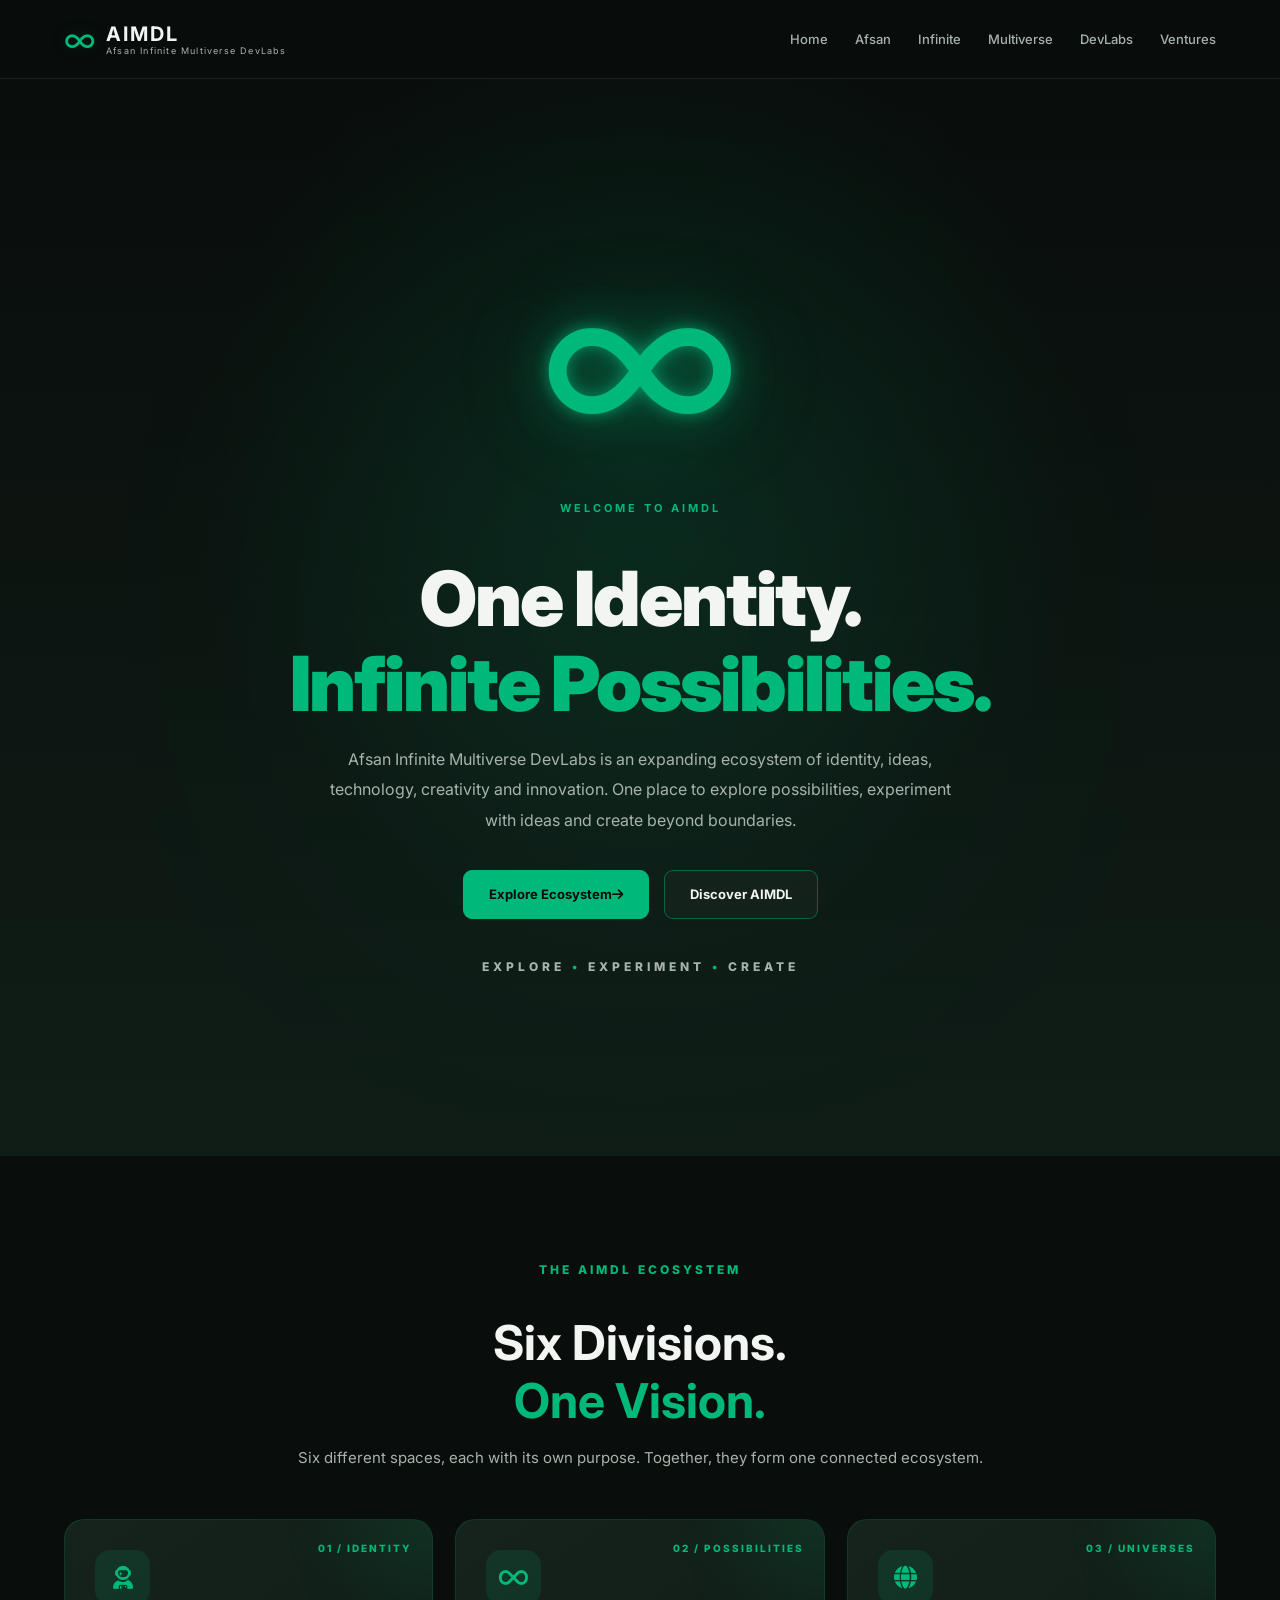
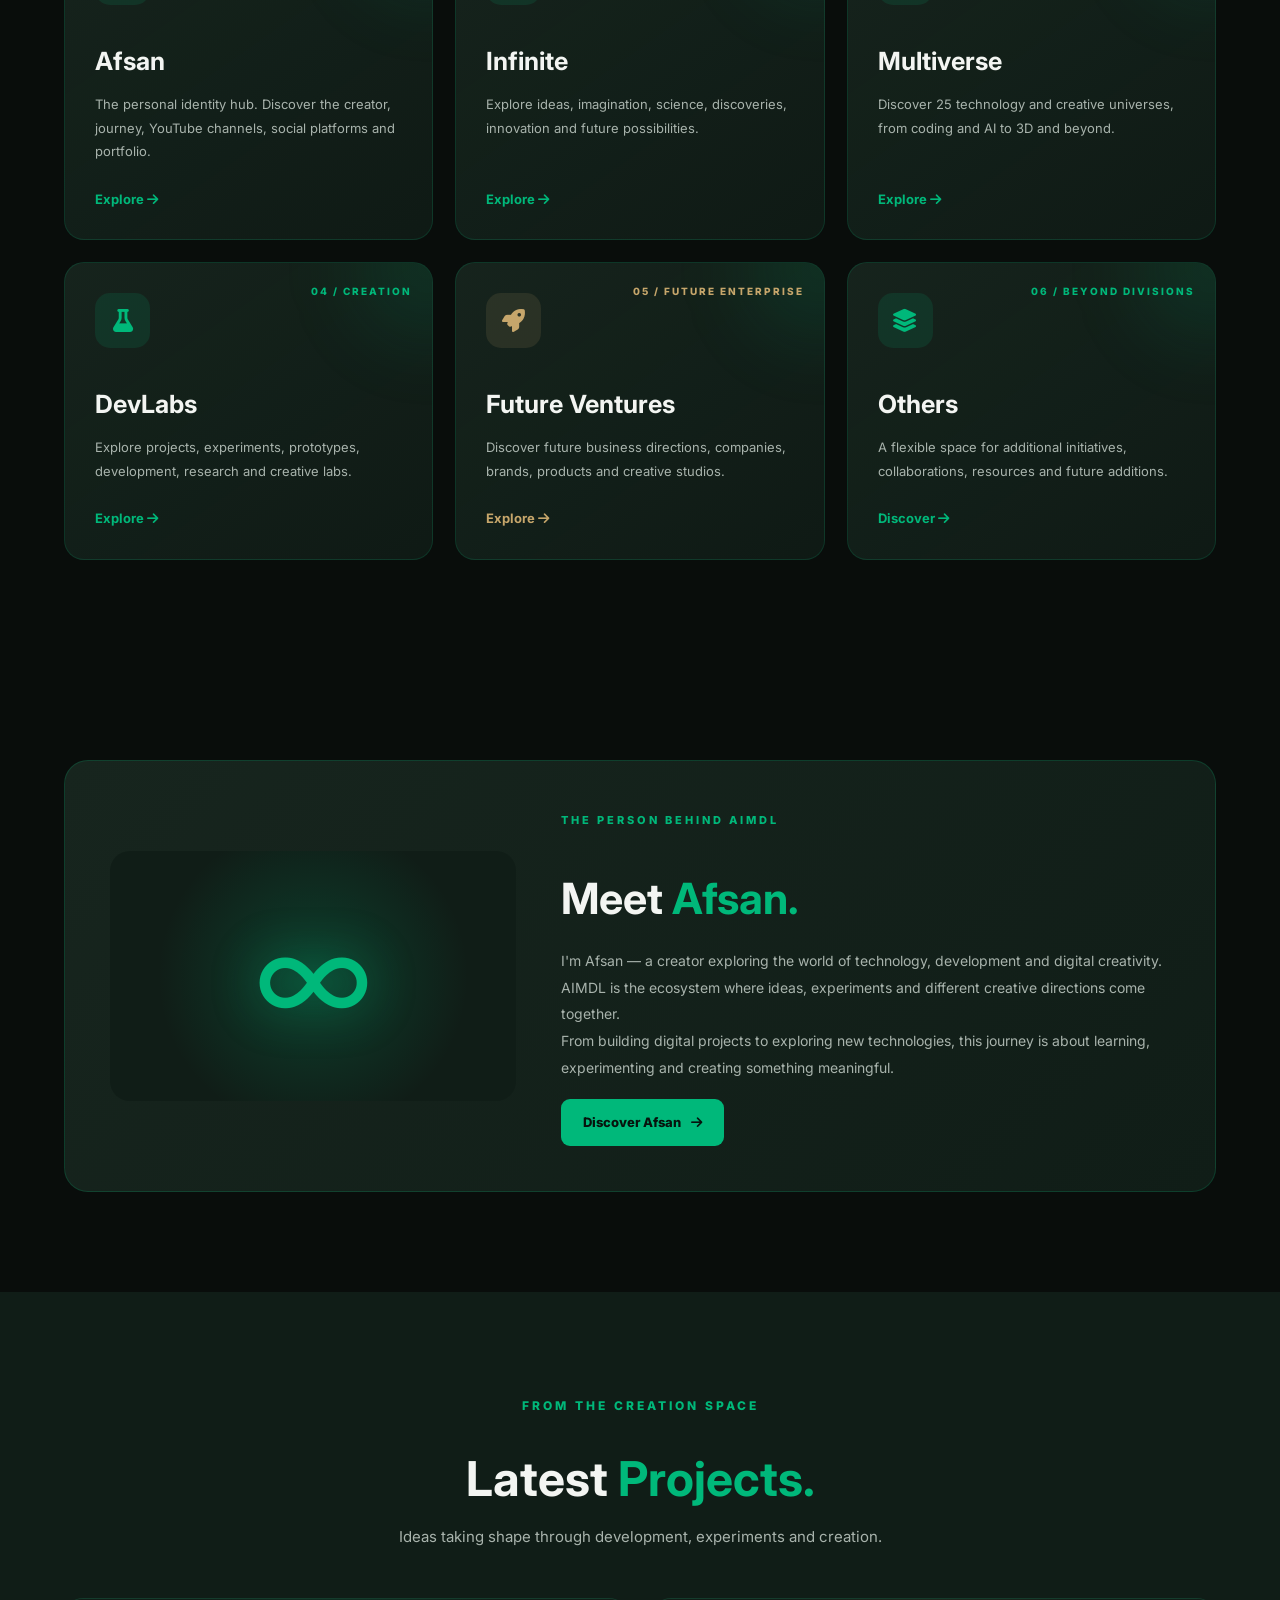
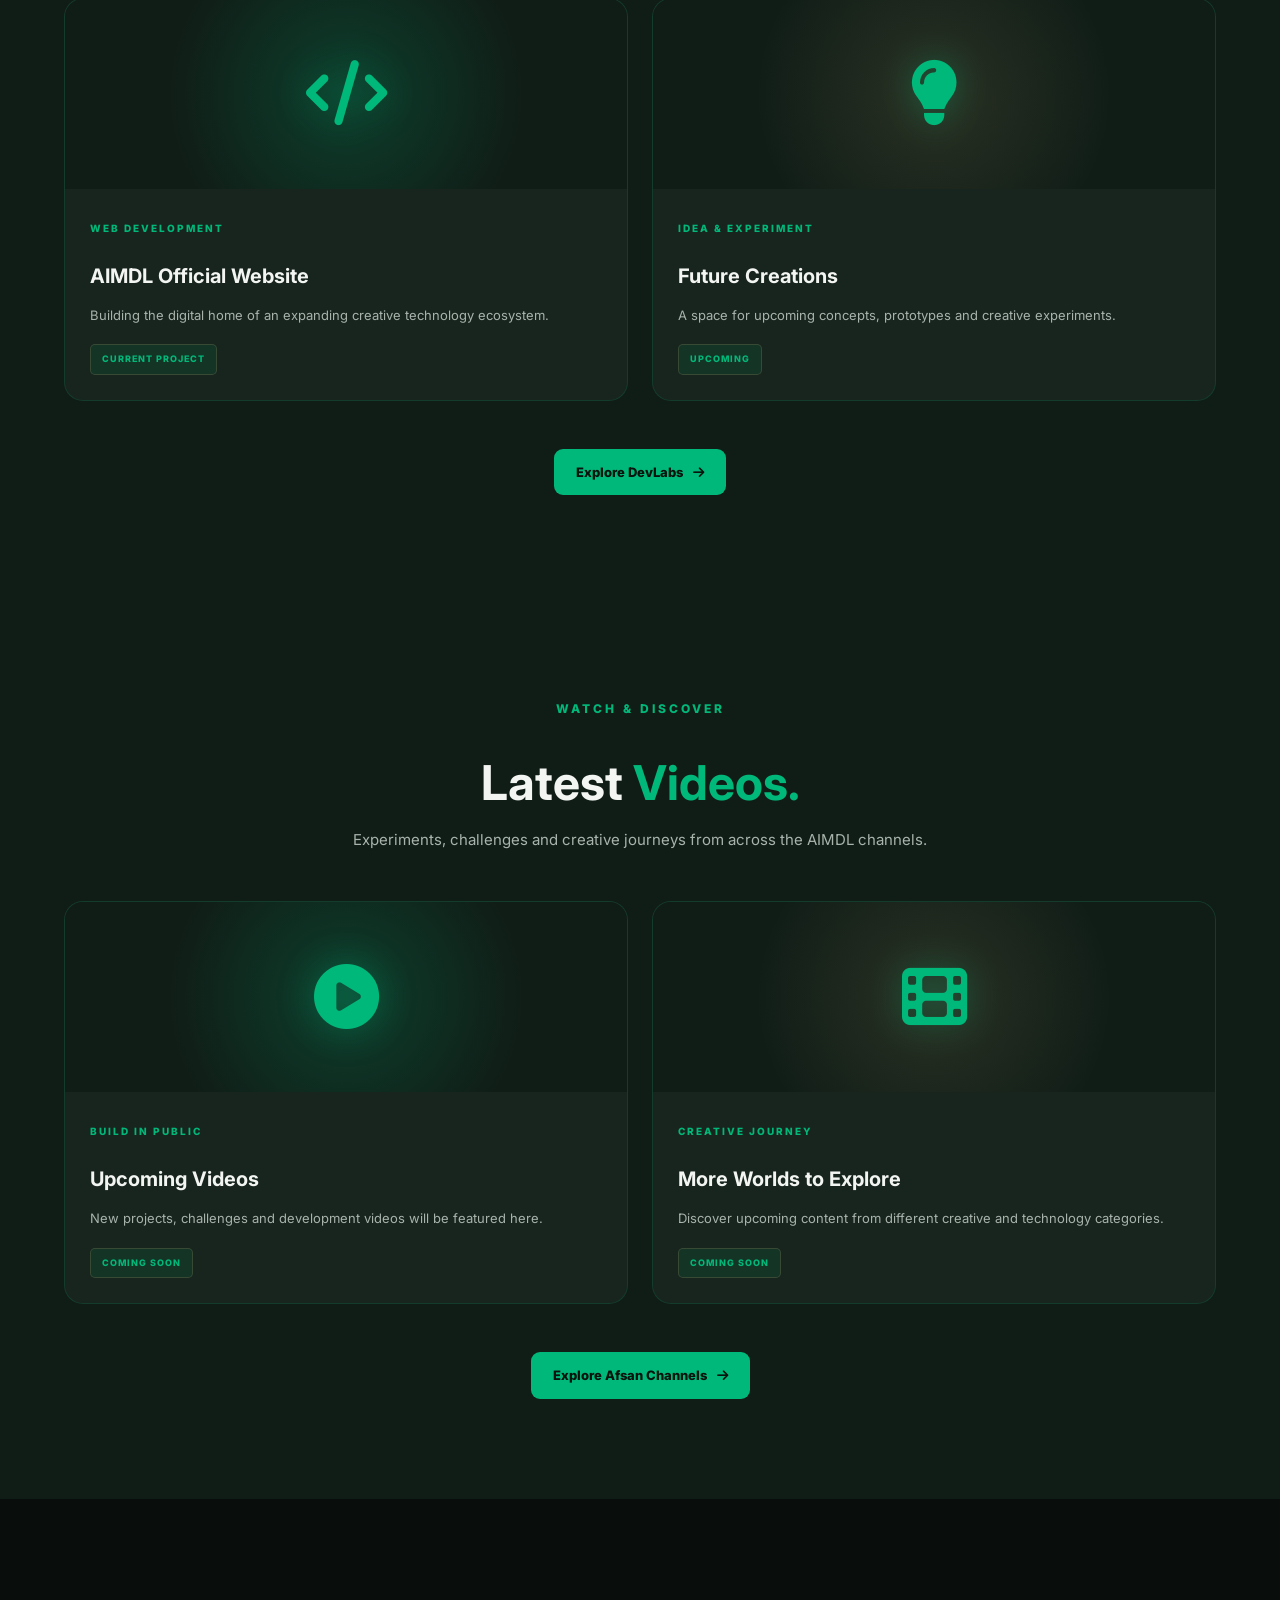
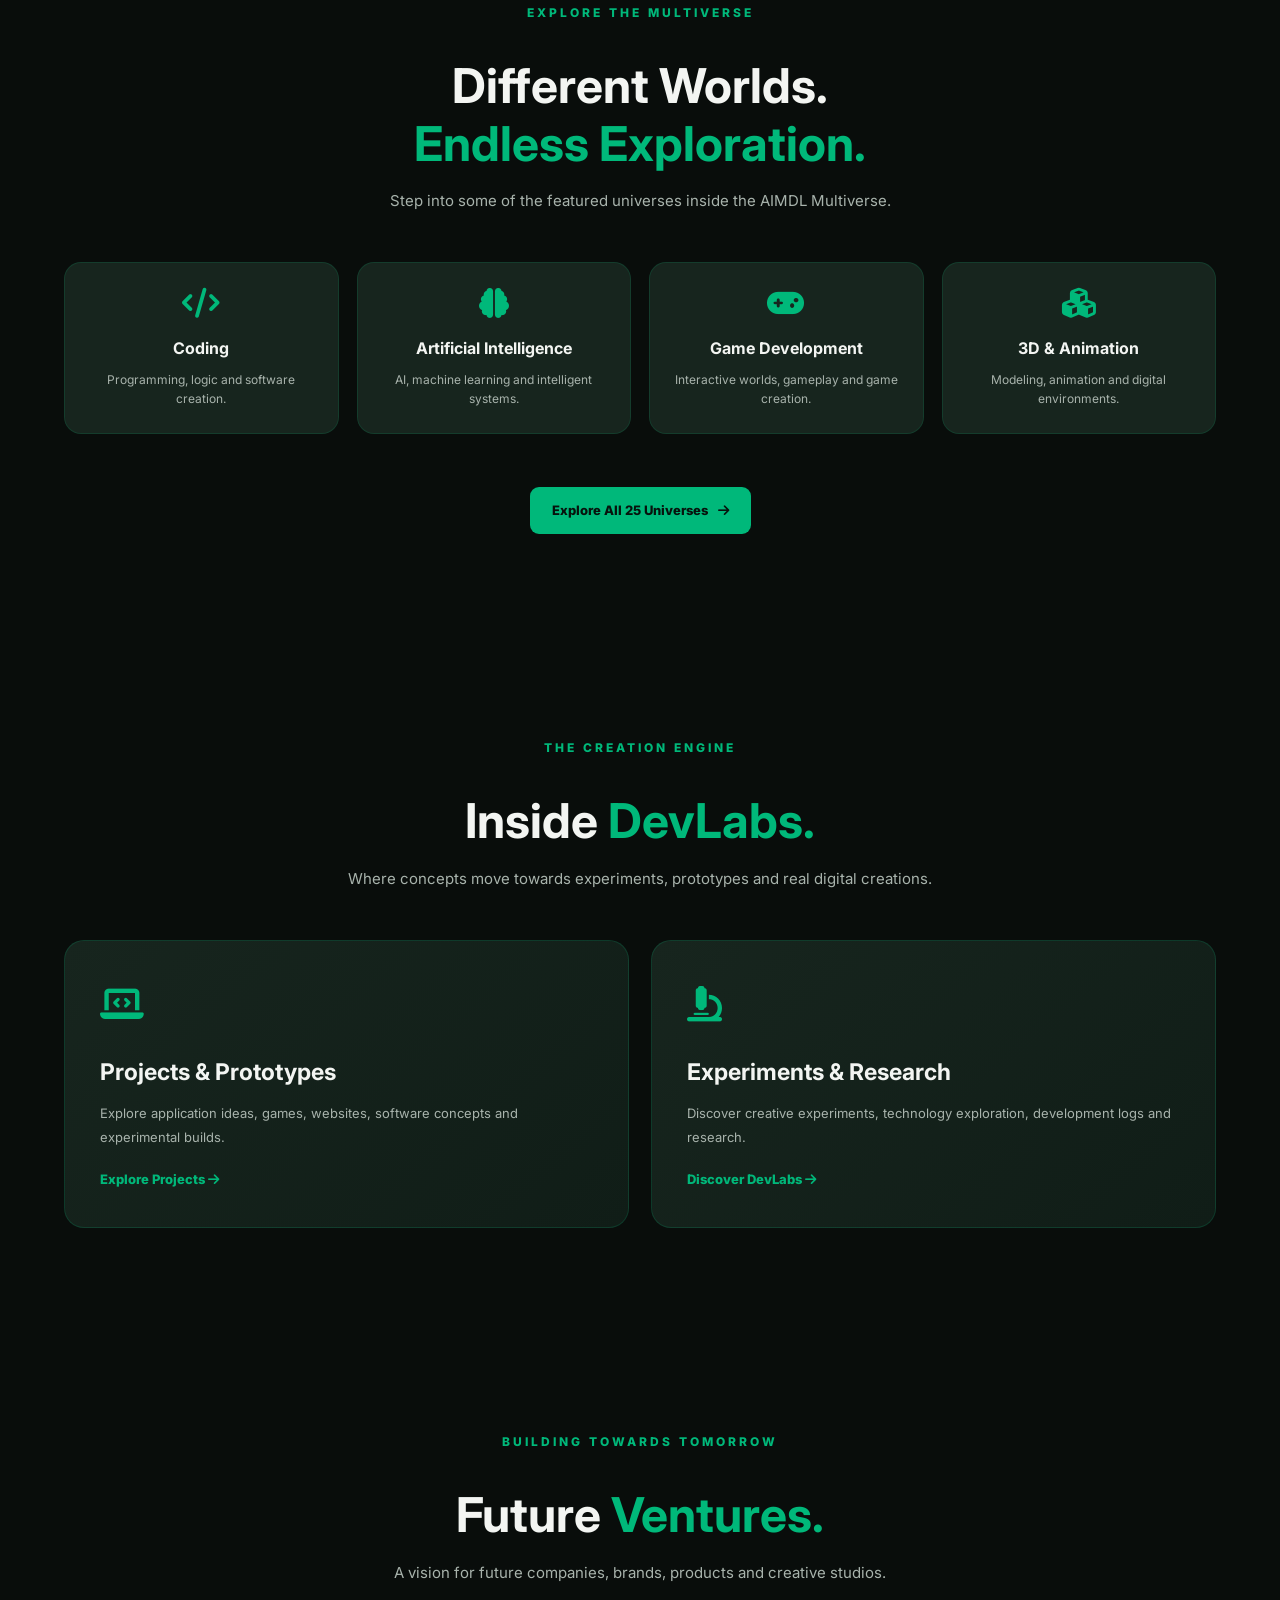
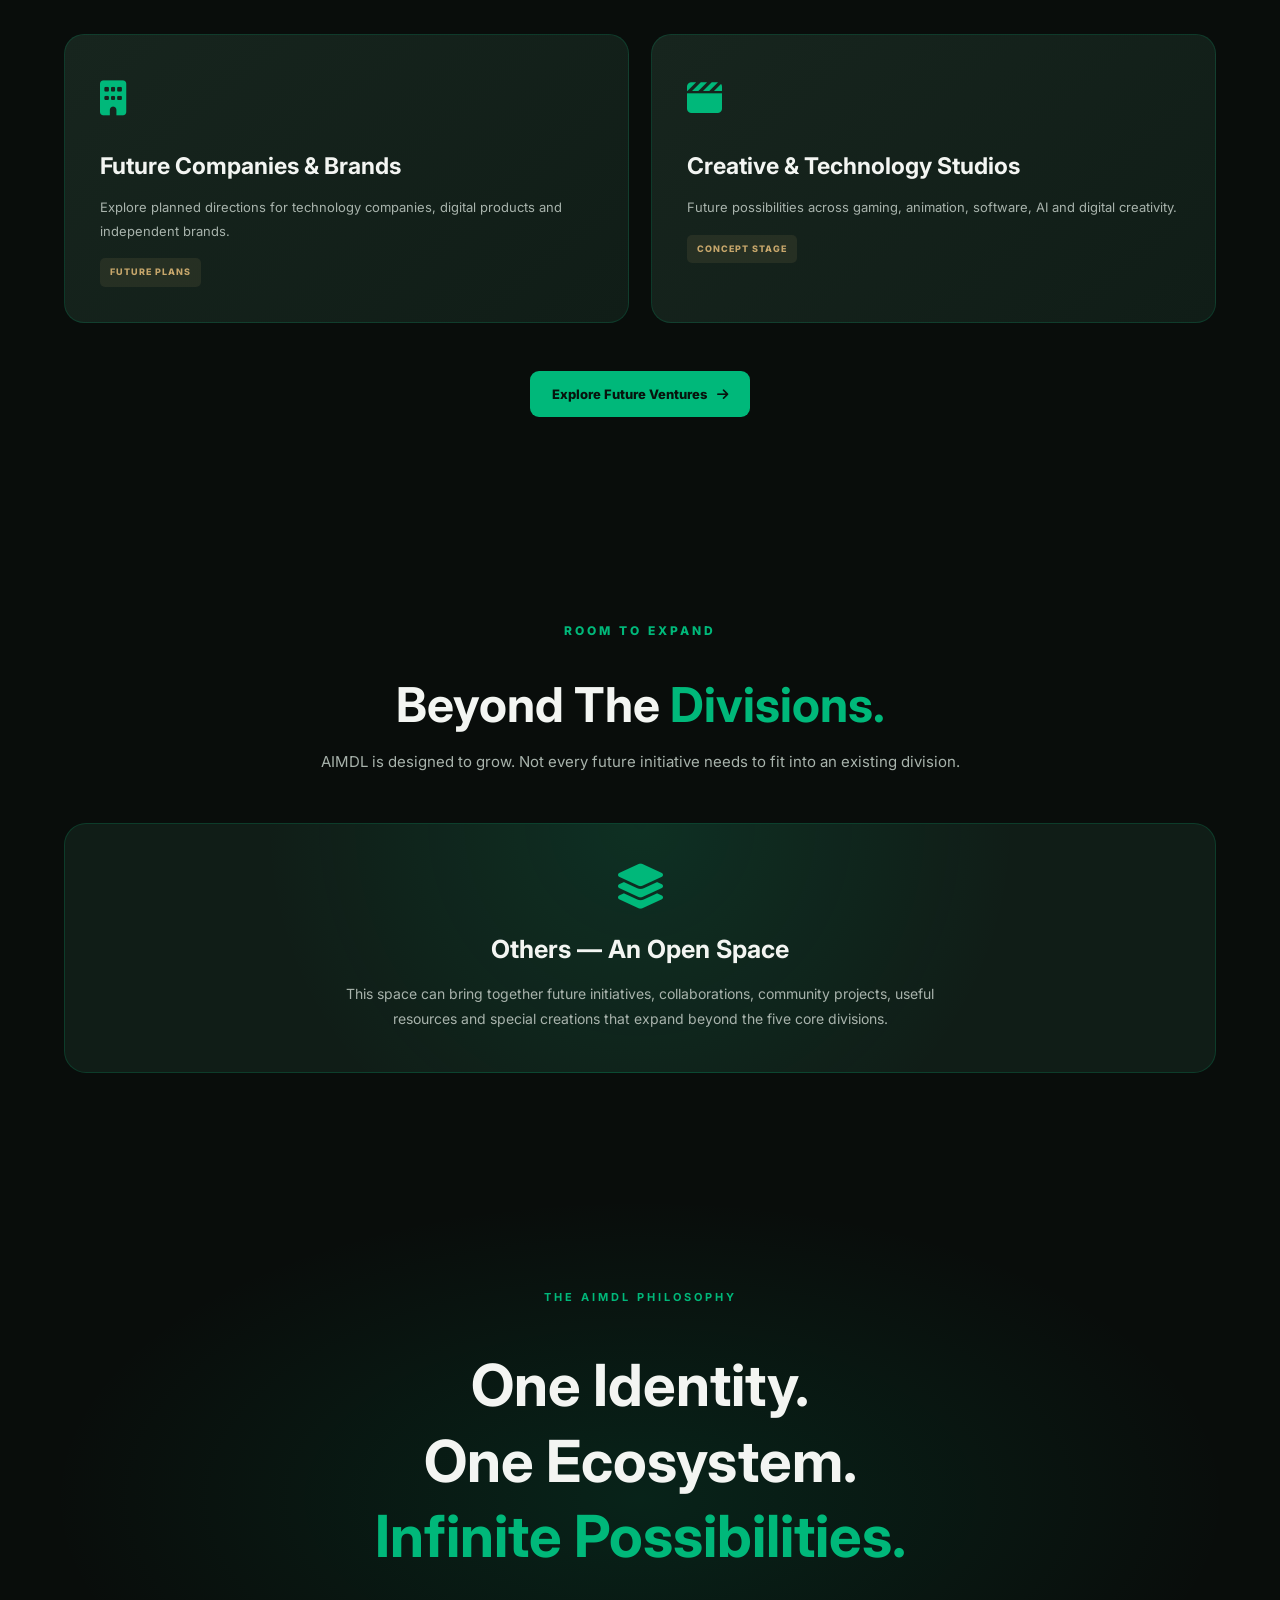
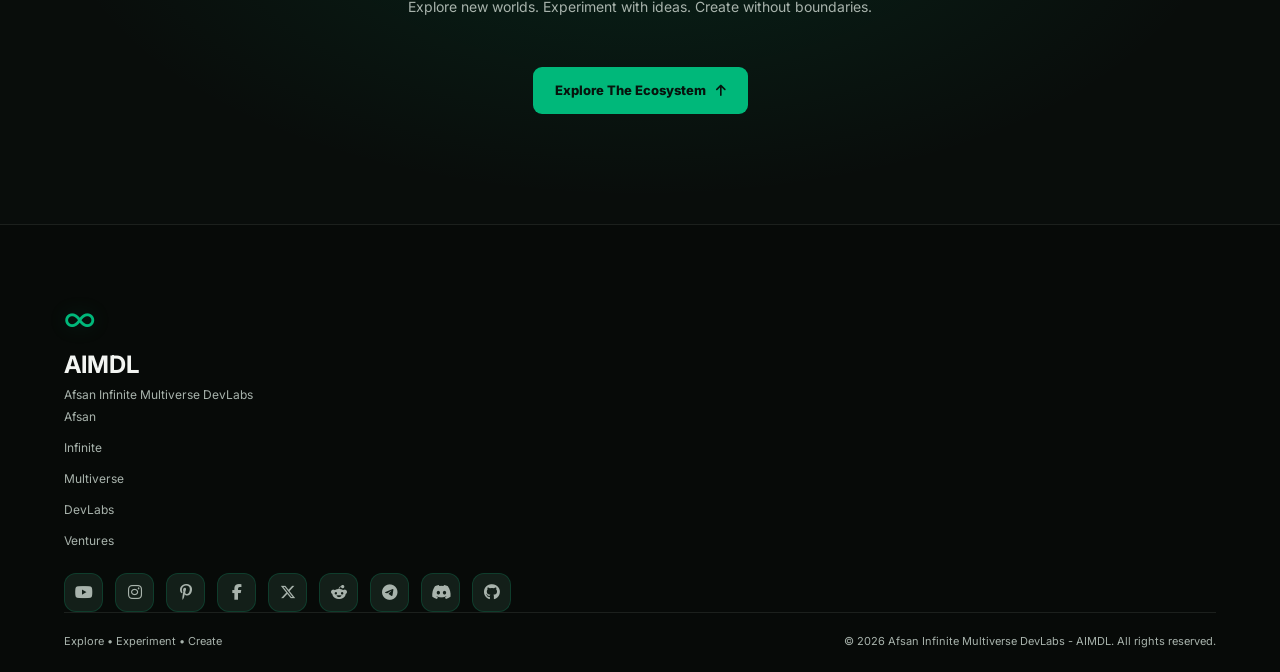
==== commit 1fe2b8e1: "index.html" ====
--- a/index.html
+++ b/index.html
@@ -631,7 +631,7 @@
 
         <a href="index.html" class="logo">
             <span class="logo-symbol">∞</span>
-            <span>
+            <span class="logo-text"> 
                 <strong>AIMDL</strong>
                 <small>Afsan Infinite Multiverse DevLabs</small>
             </span>
@@ -1263,41 +1263,41 @@
         <!-- SOCIAL MEDIA LINKS -->
         <div class="footer-socials">
 
-            <a href="https://www.youtube.com/" target="_blank" rel="noopener noreferrer" aria-label="YouTube">
-                <i class="fa-brands fa-youtube"></i>
-            </a>
-
-            <a href="https://www.instagram.com/" target="_blank" rel="noopener noreferrer" aria-label="Instagram">
-                <i class="fa-brands fa-instagram"></i>
-            </a>
-
-            <a href="https://www.pinterest.com/" target="_blank" rel="noopener noreferrer" aria-label="Pinterest">
-                <i class="fa-brands fa-pinterest-p"></i>
-            </a>
-
-            <a href="https://www.facebook.com/" target="_blank" rel="noopener noreferrer" aria-label="Facebook">
-                <i class="fa-brands fa-facebook-f"></i>
-            </a>
-
-            <a href="https://x.com/" target="_blank" rel="noopener noreferrer" aria-label="X">
-                <i class="fa-brands fa-x-twitter"></i>
-            </a>
-
-            <a href="https://www.reddit.com/" target="_blank" rel="noopener noreferrer" aria-label="Reddit">
-                <i class="fa-brands fa-reddit-alien"></i>
-            </a>
-
-            <a href="https://telegram.org/" target="_blank" rel="noopener noreferrer" aria-label="Telegram">
-                <i class="fa-brands fa-telegram"></i>
-            </a>
-
-            <a href="https://discord.com/" target="_blank" rel="noopener noreferrer" aria-label="Discord">
-                <i class="fa-brands fa-discord"></i>
-            </a>
-
-            <a href="https://github.com/" target="_blank" rel="noopener noreferrer" aria-label="GitHub">
-                <i class="fa-brands fa-github"></i>
-            </a>
+            <a href="https://youtube.com/@afsaninfinitemultiversedevlabs/" target="_blank" rel="noopener noreferrer" aria-label="YouTube">
+    <i class="fa-brands fa-youtube"></i>
+</a>
+
+<a href="https://www.instagram.com/afsaninfinitemultiversedevlabs/" target="_blank" rel="noopener noreferrer" aria-label="Instagram">
+    <i class="fa-brands fa-instagram"></i>
+</a>
+
+<a href="https://www.pinterest.com/afsaninfinitemultiversedevlabs/" target="_blank" rel="noopener noreferrer" aria-label="Pinterest">
+    <i class="fa-brands fa-pinterest-p"></i>
+</a>
+
+<a href="https://www.facebook.com/afsaninfinitemultiversedevlabs/" target="_blank" rel="noopener noreferrer" aria-label="Facebook">
+    <i class="fa-brands fa-facebook-f"></i>
+</a>
+
+<a href="https://x.com/afsandevlabs/" target="_blank" rel="noopener noreferrer" aria-label="X">
+    <i class="fa-brands fa-x-twitter"></i>
+</a>
+
+<a href="https://www.reddit.com/u/afsandevlabs/" target="_blank" rel="noopener noreferrer" aria-label="Reddit">
+    <i class="fa-brands fa-reddit-alien"></i>
+</a>
+
+<a href="https://t.me/afsandevlabs/" target="_blank" rel="noopener noreferrer" aria-label="Telegram">
+    <i class="fa-brands fa-telegram"></i>
+</a>
+
+<a href="https://discord.com/invite/yt9G7wbpfp" target="_blank" rel="noopener noreferrer" aria-label="Discord">
+    <i class="fa-brands fa-discord"></i>
+</a>
+
+<a href="https://github.com/afsaninfinitemultiversedevlabs/" target="_blank" rel="noopener noreferrer" aria-label="GitHub">
+    <i class="fa-brands fa-github"></i>
+</a>
 
         </div>
 
